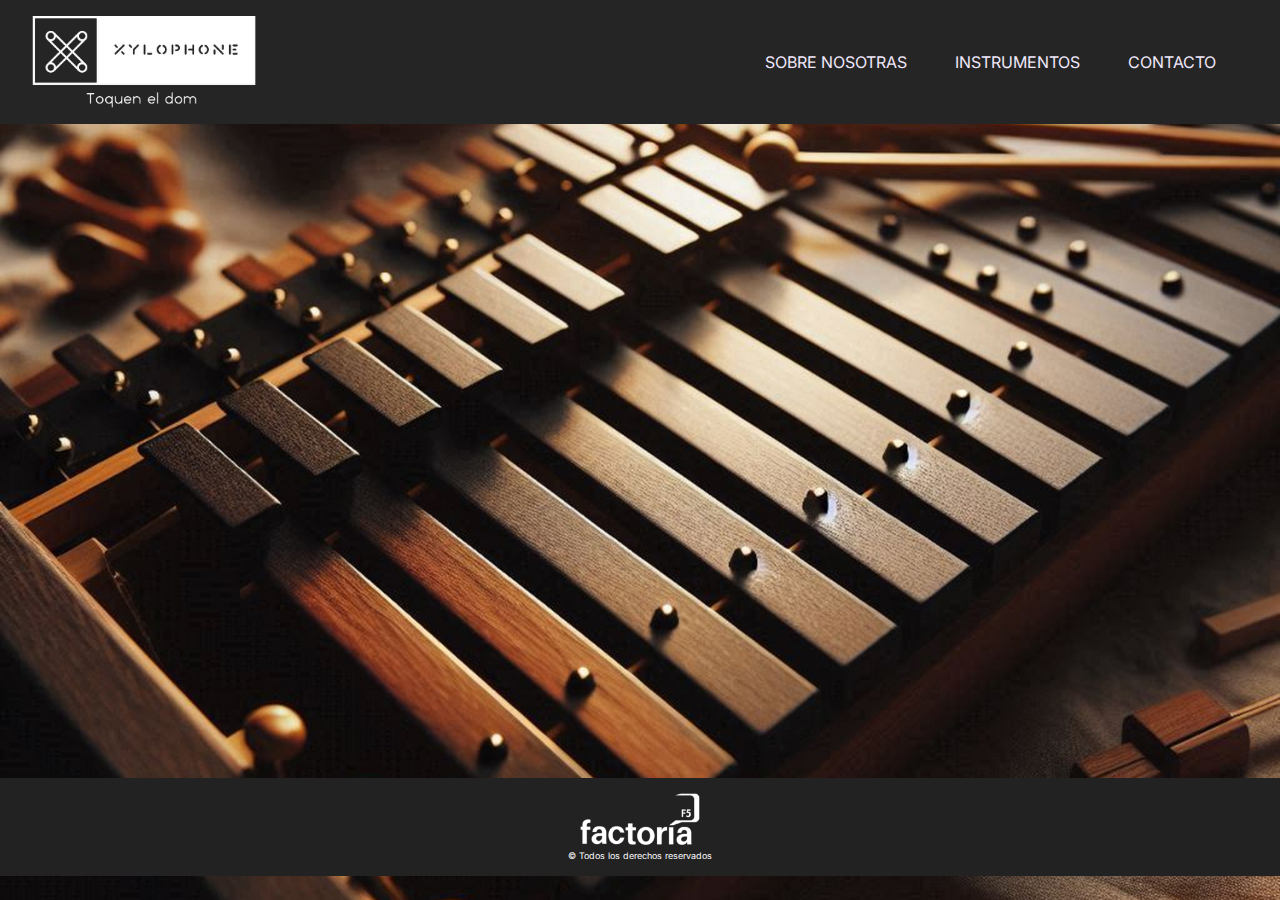
==== index.html @ 8390e825 "first commit" ====
<!DOCTYPE html>
<html lang="es">
<head>
    <meta charset="UTF-8">
    <meta name="viewport" content="width=device-width, initial-scale=1.0">
    <title>INICIO</title>
    <link rel="stylesheet" href="src/css/style.css">    
    <link rel="preconnect" href="https://fonts.googleapis.com">
    <link rel="preconnect" href="https://fonts.gstatic.com" crossorigin>
    <link href="https://fonts.googleapis.com/css2?family=Inter:ital,opsgiz,wght@0,14..32,100..900;1,14..32,100..900&family=Italiana&display=swap" rel="stylesheet">  
    <link  rel="stylesheet" href="https://cdn.jsdelivr.net/npm/bootstrap-icons@1.11.3/font/bootstrap-icons.min.css">
</head>
<body>
        <header class="header">
            <img src="./public/img/logo_xylophone.png" class="logo-pagina header__logo">
            <button class="header__button header__button--open-menu" id="open"><i class="bi bi-list" id="icon__open"></i></button>
            <nav class="header__nav"  id="nav">
                <button class="header__nav__button header__nav__button--close-menu" id="close"><i class="bi bi-x-lg" id="icon__close"></i></button>   
                    <ul class="header__nav__list">
                        <li class="header__nav__item"><a class="header__nav__link" href="pages/about-us.html">SOBRE NOSOTRAS <i class="bi bi-people-fill"></i></a></li>
                        <li class="header__nav__item"><a class="header__nav__link" href="pages/instrument.html">INSTRUMENTOS<i class="bi bi-music-note-beamed"></i></a></li>
                        <li class="header__nav__item"><a class="header__nav__link" href="pages/contact.html">CONTACTO<i class="bi bi-envelope"></i></a></li>
                        
                    </ul>
            </nav>
        </header>
            <section class="content">
                

            </section>
            <script src="./src/js/nav-responsive.js"></script>     
        <footer class="footer">
            <img src="../public/img/logo_f5_blanco.png" class="footer__logo">
            <p class="footer__text"> &copy; Todos los derechos reservados</p>
            </footer>
</body>
</html>
---- src/css/style.css ----
:root {
    --background-image: url("../../public/img/xilo_resized.jpeg");
    --h1_h2_h3-font: "Italiana", serif;
    --body-font: "Inter", serif;
}

@media only screen and  (max-width: 800px){
    :root {
        --background-image: url("../../public/img/violin.jpg");
    }
}

* {
    margin: 0;
    padding: 0;
    box-sizing: border-box ;          
}

header {
    display: flex;
    align-items: center;
    justify-content: space-between;    
    background-color: rgba(38, 37, 37, 1);

}

h1, h2, h3 {
    font-family: var(--h1_h2_h3-font);
    font-weight: bolder;
    font-style: normal;
}

.header__nav__link i {
    padding-left: 5px;    
}

.header__logo {
    max-width: 14rem;
    margin-left: 2rem;
    margin-top: 1rem;
    margin-bottom: 1rem;
}

.header__nav__list {
       display: flex;
       list-style-type: none;
       margin-right: 4rem;
       gap: 3rem;       
}

.header__nav__link {
    text-decoration: none;
    color: #f0e8fb;
    gap: 20px;   
}

.header__nav  .bi {
    display: none;
}

.header__nav__item--home {
    display: block;        
}

.header__nav__item--home {
    display: none;        
}

.header__button--open-menu, .header__nav__button--close-menu {    
     display: none;    
}

body {
    background-image: var(--background-image);
    background-size: cover;
    background-position: center;
    background-attachment: fixed;
    font-family: var(--body-font);
    font-optical-sizing: auto;
    font-weight: 400;
    font-style: normal;
    display: flex;
    flex-direction: column;
    min-height: 100vh;
}

@media only screen and (min-width: 576px) and (max-width: 800px){

    :root {
        --background-image: url("../../public/img/violin.jpg");
    }

    .header__button--open-menu, .header__nav__button--close-menu {        
        display: block;              
    }

    .header__button--open-menu{
        margin-right: 2rem;
        margin-bottom: 1rem;          
        border: 0;  
        color: #f0e8fb;
        background-color: transparent;   
        
    }

    #icon__open {
        font-size: 3rem;
    }
   
    .header__nav__button--close-menu {
        margin-top: 10px;
        border: 0;
        color: #f0e8fb;
        background-color: transparent;
        font-size: 20px;
        
    }    

    #icon__close {
        margin-top: 0.5rem;        
        font-size: 2rem;
        margin-bottom: 2rem;
        margin-right: 1rem;
    }

    .header__nav {
        opacity: 0;
        visibility: hidden ;
        display: flex;
        flex-direction: column;
        align-items: end;     
        position: absolute;
        top: 0;
        right: 0;       
        bottom: 0;
        background-color: #1c1c1c;
        padding: 0,5rem;
        box-shadow:  0 0 0 100vmax rgba(0, 0, 0, .5);              
    }
    
    .header__nav.visible {
        opacity: 1;
        visibility: visible;
        
    }

    .header__nav__list {       
        margin-top: 20px;
        flex-direction: column;
        align-items: end;     
        gap: 4rem;   
        
    }        

    .header__nav__link {
        color: #ecececec;
        display: inline-flex;        
        align-items: center;
        margin-left: 2rem;
        font-size: 1rem;
    }   

    .bi {
        display: block;
        font-size:  2rem; 
    }

    .header__nav__item--home {
        display: block;        
    }
    
}

@media screen and (max-width: 575px) {    

    .header__button--open-menu, .header__nav__button--close-menu {        
        display: block;              
    }

    .header__button--open-menu{
        
        margin-right: 2rem;
        margin-bottom: 1rem;          
        border: 0;  
        color: #f0e8fb;
        background-color: transparent;   
        
    }

    #icon__open {
        font-size: 3rem;
    }
   
    .header__nav__button--close-menu {
        margin-top: 10px;
        border: 0;
        color: #f0e8fb;
        background-color: transparent;
        
    }    

    #icon__close {
        margin-top: 0.5rem;        
        font-size: 2rem;
        margin-bottom: 2rem;
        margin-right: 1rem;
    }

    .header__nav {
        opacity: 0;
        visibility: hidden ;
        display: flex;
        flex-direction: column;
        align-items: end;        
        position: absolute;
        top: 0;
        right: 0;       
        bottom: 0;
        background-color: #1c1c1c;
        padding: 0,5rem;
        box-shadow:  0 0 0 100vmax rgba(0, 0, 0, .5); 
                     
    }
    
    
    .header__nav.visible {
        opacity: 1;
        visibility: visible;
       
    }

    .header__nav__list {       
        margin-top: 20px;
        flex-direction: column;
        align-items: end;     
        gap: 4rem;  
        
        
}        

    .header__nav__link {
        color: #ecececec;
        display: inline-flex;        
        align-items: center;
        margin-left: 2rem;
        font-size: 1rem;
        
    }   

    .bi {
        display: block;
        font-size:  2rem; 
      
        
    }

    .header__nav__item--home {
        display: block;    
      
    }
    
}
.content{    
    height: 70vb;
}

footer{
    display: flex;
    flex-direction: column;
    align-items: center;
    justify-content: center;
    background-color: #222222;
    color: white;
    padding: 15px;
    gap:5px;
    margin: auto;    
    bottom: 0;
    width: 100%;
    font-size: xx-small;
}

.footer__logo {
    width: 120px;
}
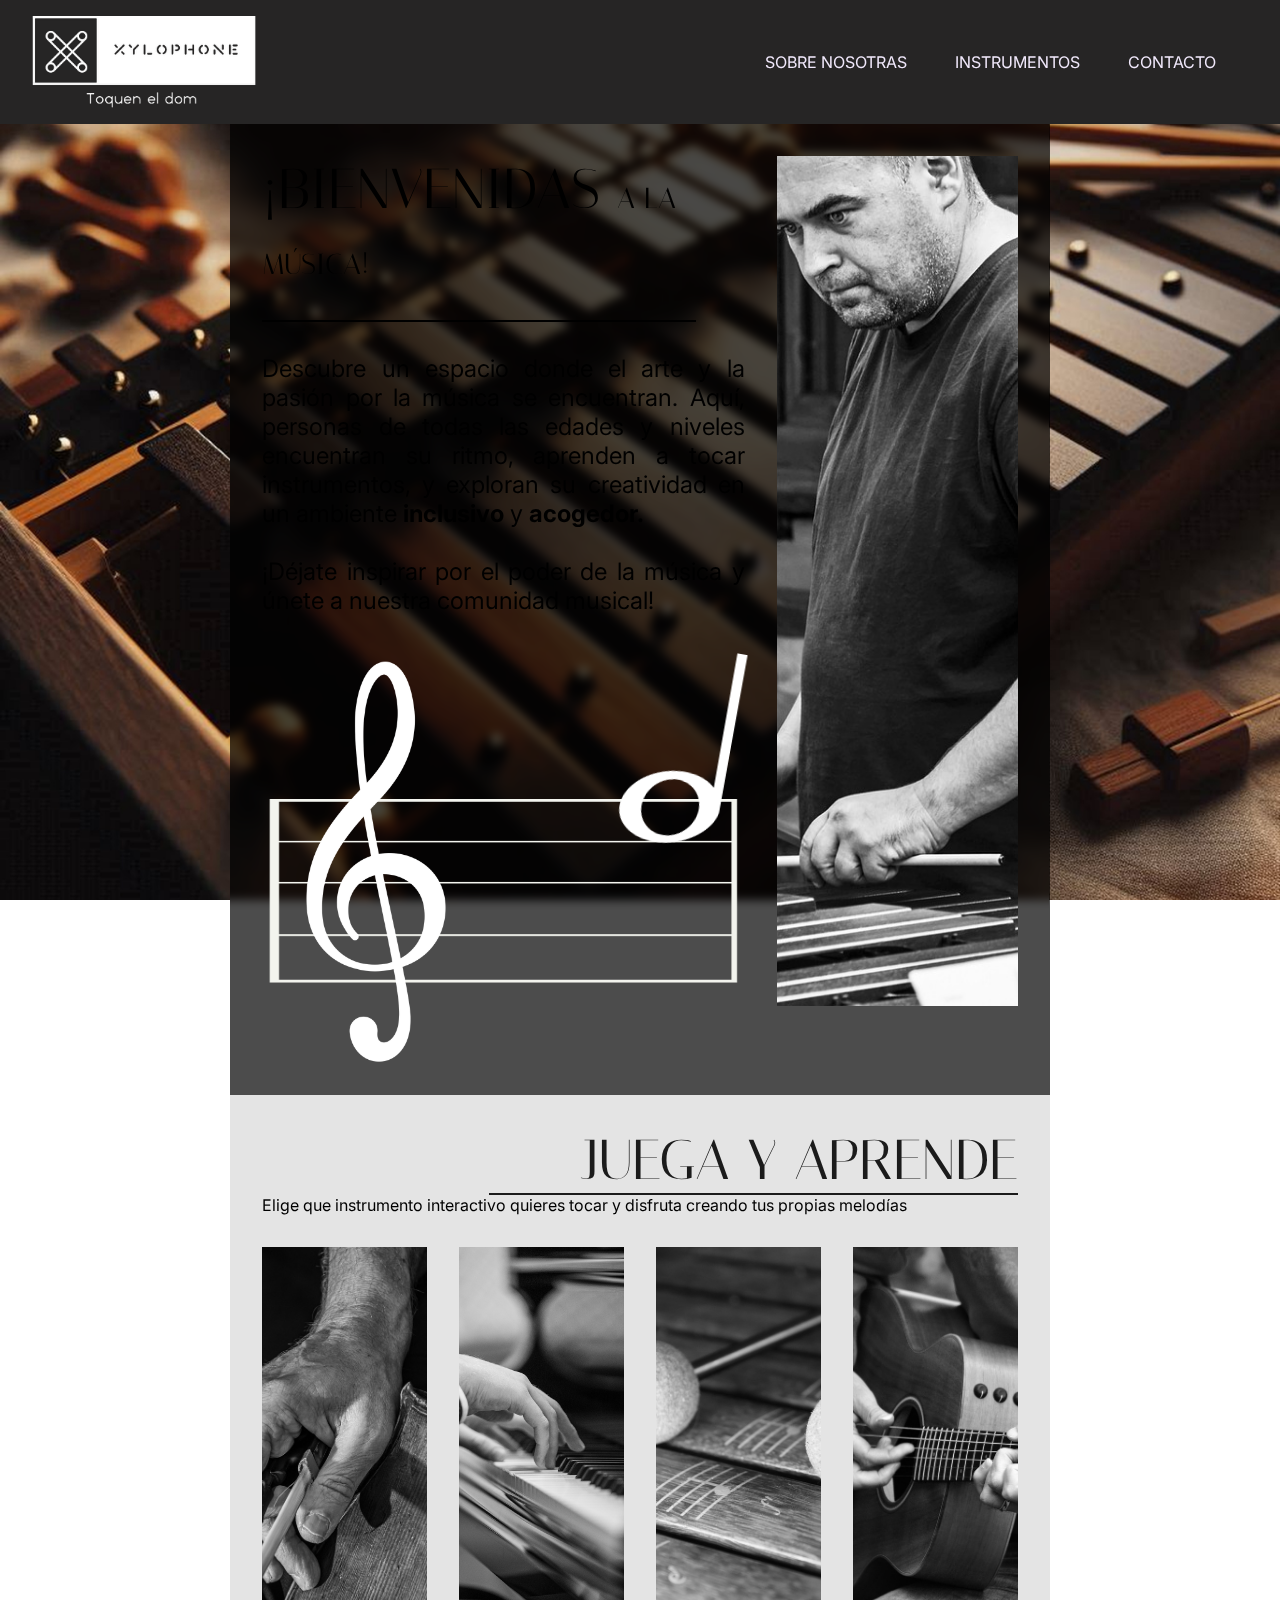
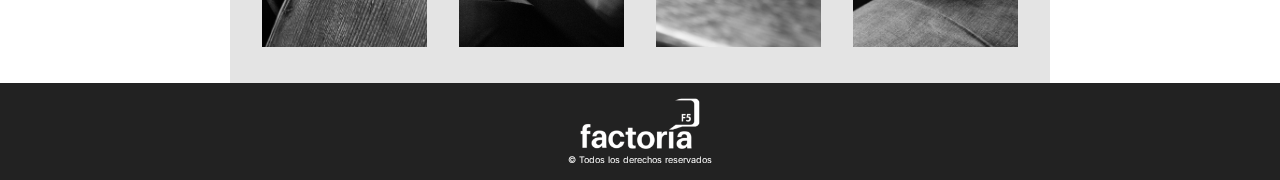
==== commit c1d26bd9: "Added section instrument, linked nav header whit instruments section, added grid responsive, added a" ====
--- a/index.html
+++ b/index.html
@@ -1,38 +1,82 @@
 <!DOCTYPE html>
 <html lang="es">
-<head>
-    <meta charset="UTF-8">
-    <meta name="viewport" content="width=device-width, initial-scale=1.0">
+  <head>
+    <meta charset="UTF-8" />
+    <meta name="viewport" content="width=device-width, initial-scale=1.0" />
     <title>INICIO</title>
-    <link rel="stylesheet" href="src/css/style.css">    
-    <link rel="preconnect" href="https://fonts.googleapis.com">
-    <link rel="preconnect" href="https://fonts.gstatic.com" crossorigin>
-    <link href="https://fonts.googleapis.com/css2?family=Inter:ital,opsgiz,wght@0,14..32,100..900;1,14..32,100..900&family=Italiana&display=swap" rel="stylesheet">  
-    <link  rel="stylesheet" href="https://cdn.jsdelivr.net/npm/bootstrap-icons@1.11.3/font/bootstrap-icons.min.css">
-</head>
-<body>
-        <header class="header">
-            <img src="./public/img/logo_xylophone.png" class="logo-pagina header__logo">
-            <button class="header__button header__button--open-menu" id="open"><i class="bi bi-list" id="icon__open"></i></button>
-            <nav class="header__nav"  id="nav">
-                <button class="header__nav__button header__nav__button--close-menu" id="close"><i class="bi bi-x-lg" id="icon__close"></i></button>   
-                    <ul class="header__nav__list">
-                        <li class="header__nav__item"><a class="header__nav__link" href="pages/about-us.html">SOBRE NOSOTRAS <i class="bi bi-people-fill"></i></a></li>
-                        <li class="header__nav__item"><a class="header__nav__link" href="pages/instrument.html">INSTRUMENTOS<i class="bi bi-music-note-beamed"></i></a></li>
-                        <li class="header__nav__item"><a class="header__nav__link" href="pages/contact.html">CONTACTO<i class="bi bi-envelope"></i></a></li>
-                        
-                    </ul>
-            </nav>
-        </header>
-            <section class="content">
-                
-
-            </section>
-            <script src="./src/js/nav-responsive.js"></script>     
-        <footer class="footer">
-            <img src="../public/img/logo_f5_blanco.png" class="footer__logo">
-            <p class="footer__text"> &copy; Todos los derechos reservados</p>
-            </footer>
-</body>
+    <link rel="stylesheet" href="src/css/style.css" />
+    <link rel="stylesheet" href="src/css/index.css">
+    <link rel="preconnect" href="https://fonts.googleapis.com" />
+    <link rel="preconnect" href="https://fonts.gstatic.com" crossorigin />
+    <link href="https://fonts.googleapis.com/css2?family=Inter:ital,opsz,wght@0,14..32,100..900;1,14..32,100..900&family=Italiana&display=swap" rel="stylesheet">
+    <link
+      rel="stylesheet"
+      href="https://cdn.jsdelivr.net/npm/bootstrap-icons@1.11.3/font/bootstrap-icons.min.css"
+    />
+    
+  </head>
+  <body>
+    <header class="header">
+      <img
+        src="./public/img/logo_xylophone.png"
+        class="logo-pagina header__logo"
+      />
+      <button class="header__button header__button--open-menu" id="open">
+        <i class="bi bi-list" id="icon__open"></i>
+      </button>
+      <nav class="header__nav" id="nav">
+        <button class="header__nav__button header__nav__button--close-menu" id="close">
+          <i class="bi bi-x-lg" id="icon__close"></i>
+        </button>
+        <ul class="header__nav__list">
+          <li class="header__nav__item">
+            <a class="header__nav__link" href="pages/about-us.html">SOBRE NOSOTRAS <i class="bi bi-people-fill"></i></a>
+          </li>
+          <li class="header__nav__item">
+            <a class="header__nav__link" href="#instruments">INSTRUMENTOS<i class="bi bi-music-note-beamed"></i></a>
+          </li>
+          <li class="header__nav__item">
+            <a class="header__nav__link" href="pages/contact.html">CONTACTO<i class="bi bi-envelope"></i></a>
+          </li>
+        </ul>
+      </nav>
+    </header>
+    <!-- WELCOME SECTION - AMCA -->
+    <section class="welcome">
+      <article class="welcome__txt">
+        <h1 class="welcome__txt__title">
+            ¡Bienvenidas <span>a la música!</span>
+        </h1>
+        <div class="welcome__txt__line"></div>
+        <p class="welcome__txt__description">Descubre un espacio donde el arte y la pasión por la música se encuentran. Aquí, personas de todas las edades y niveles encuentran su ritmo, aprenden a tocar instrumentos, y exploran su creatividad en un ambiente <strong>inclusivo</strong> y <strong>acogedor.</strong>
+            <br><br>
+        ¡Déjate inspirar por el poder de la música y únete a nuestra comunidad musical!</p>
+        <!-- Animación con GSAP - AMCA -->
+        <div class="welcome__txt__gsap" id="music-container">
+            <img id="clave" src="./public/img/clave.png" alt="Clave de sol">
+            <img id="note" src="./public/img/nota.png" alt="Nota blanca">
+        </div>
+      </article>
+      <img class="welcome__musician" src="./public/img/musician-index.jpg" alt="Músico tocando xilófono">
+    </section>
+    <section class="instruments" id="instruments">
+      <h1 class="instruments__title">Juega <span>y</span> aprende</h1>
+      <div class="instruments__line"></div>
+      <p class="intruments__txt">Elige que instrumento interactivo quieres tocar y disfruta creando tus propias melodías</p>
+      <nav class="instruments__nav">
+        <a href="#" class="instruments__nav__a"><img class="instruments__nav__a__img--cello" src="./public/img/cello-btn.jpg" alt="Botón violonchelo"></a>
+        <a href="#" class="instruments__nav__a"><img src="./public/img/piano_btn.jpg" alt="Botón piano"></a>
+        <a href="#" class="instruments__nav__a"><img src="./public/img/xylophone-btn.jpg" alt="Botón xilófono"></a>
+        <a href="#" class="instruments__nav__a"><img src="./public/img/guitar-btn.jpg" alt="Botón guitarra"></a>
+      </nav>
+    </section>
+    <script src="./src/js/nav-responsive.js"></script>
+    <footer class="footer">
+      <img src="../public/img/logo_f5_blanco.png" class="footer__logo" />
+      <p class="footer__text">&copy; Todos los derechos reservados</p>
+    </footer>
+     <!-- Import GSAP -->
+     <script src="https://cdnjs.cloudflare.com/ajax/libs/gsap/3.12.2/gsap.min.js"></script>
+     <script src="./src/js/index.js"></script>
+  </body>
 </html>
-    
--- a/src/css/index.css
+++ b/src/css/index.css
@@ -0,0 +1,199 @@
+/*
+    Estilos generales y variables - AMCA 
+*/
+:root{
+    --txt-dark: #1B1B1B;
+    scroll-behavior: smooth;
+}
+
+body {
+    color: var(--txt-light);
+}
+
+h1 {
+    font-size: 3.5rem;
+    font-weight: 100;
+    text-transform: uppercase;
+}
+
+/* WELCOME SECTION - AMCA */
+
+.welcome {
+    margin: 0 18% 0 18%;
+    background-color: rgba(0, 0, 0, .7);
+    padding: 2rem;
+    display: grid;
+    grid-template-columns: 2fr 1fr;
+    gap: 2rem;
+    backdrop-filter: blur(5px);
+    z-index: -1;
+}
+
+.welcome__musician {
+    max-width: 100%;
+    height: 850px;
+    object-fit: cover;
+}
+
+.welcome__txt__title span{
+    font-size: 1.8rem;
+}
+
+.welcome__txt__line{
+    border-top: 2px solid;
+    border-top-color: var(--txt-light);
+    width: 90%;
+    margin-top: 2rem;
+}
+
+.welcome__txt__description{
+    padding-top: 2rem;
+    font-size: 1.5rem;
+    text-align: justify;
+    
+}
+
+/* GSAP ANIMATION */
+
+.welcome__txt__gsap{
+    padding-top: 3rem;
+    max-height: 50%;
+    max-width: 100%;
+    display: flex;
+    justify-content: space-around;
+    gap: 8rem;
+    background-image: url(../../public/img/partitura.png);
+    background-size: contain;
+    background-repeat: no-repeat;
+    background-position: 50% 70%;
+
+}
+
+.welcome__txt__gsap img{
+    max-width: 200px;
+}
+
+.welcome__txt__gsap :nth-child(2){
+    transform: rotate(10deg);
+    max-width: 100px;
+    max-height: 200px;
+
+}
+
+/* INSTRUMENTS SECTION - AMCA */
+.instruments{
+    margin: 0 18% 0 18%;
+    background-color: rgba(217,217, 217, .7);
+    padding: 2rem;
+    backdrop-filter: blur(5px);
+    z-index: 0;
+}
+
+.instruments__title {
+    color: var(--txt-dark);
+    text-align: end;
+}
+
+.instruments__line {
+    border-top: 2px solid;
+    border-top-color: var(--txt-dark);
+    width: 70%;
+    margin-left: auto;
+}
+
+.instruments__nav{
+    display: grid;
+    grid-template-columns: repeat(auto-fit, minmax(150px, 1fr)); /* Me permite una grid responsiva chula chula - AMCA*/
+    gap: 2rem;
+    padding: 2rem 0 0 0;
+}
+
+.instruments__nav__a{
+    cursor: grab;
+}
+
+.instruments__nav__a img{
+    width: 100%;
+    height: 400px;
+    cursor: grab;
+    transition: transform 0.3s ease, box-shadow 0.3s ease;
+    object-fit: cover;
+}
+
+.instruments__nav__a img:hover {
+    transform: scale(1.05); /* Hace que la imagen crezca un 5% */
+    box-shadow: 0 4px 15px rgba(0, 0, 0, 0.3); /* Añade una sombra para resaltar el efecto */
+  }
+
+/* MEDIA QUERY - AMCA */
+/* SCREEN L - AMCA*/
+@media only screen and  (min-width: 1441px){
+    .welcome__txt__gsap{
+        padding-top: 3rem;
+        display: flex;
+        justify-content: center;
+        gap: 15rem;
+    }
+}
+
+/* SCREEN M - AMCA*/
+@media only screen and  (max-width: 1100px){
+    .welcome {
+        margin: 0 10% 0 10%;
+        grid-template-columns: 1fr 1fr;
+    }
+
+    .welcome__txt__gsap{
+        gap: 10rem;
+    }
+
+    .welcome__txt__gsap img{
+        height: 300px;
+    }
+    
+    .welcome__txt__gsap :nth-child(2){
+        padding-top: 20px;
+        transform: rotate(10deg);
+        max-width: 60px;        max-height: 150px;
+    }
+    
+}
+
+/* TABLET SCREEN - AMCA */
+@media only screen and  (max-width: 800px){
+    .welcome{
+        display: block;
+    }
+
+    .welcome__musician{
+        display: none;
+    }
+
+    
+}
+
+/* MOVILE SCREEN - AMCA*/
+@media only screen and  (max-width: 575px){
+    .welcome{
+        margin: 0;
+    }
+
+    .welcome__musician{
+        display: none;
+    }
+
+    .welcome_txt_gsap{
+        justify-content: center;
+    }
+
+    .welcome__txt__gsap img{
+        height: 150px;
+    }
+    
+    .welcome__txt__gsap :nth-child(2){
+        padding-top: 20px;
+        transform: rotate(10deg);
+        max-width: 40px;
+        max-height: 100px;
+    }
+}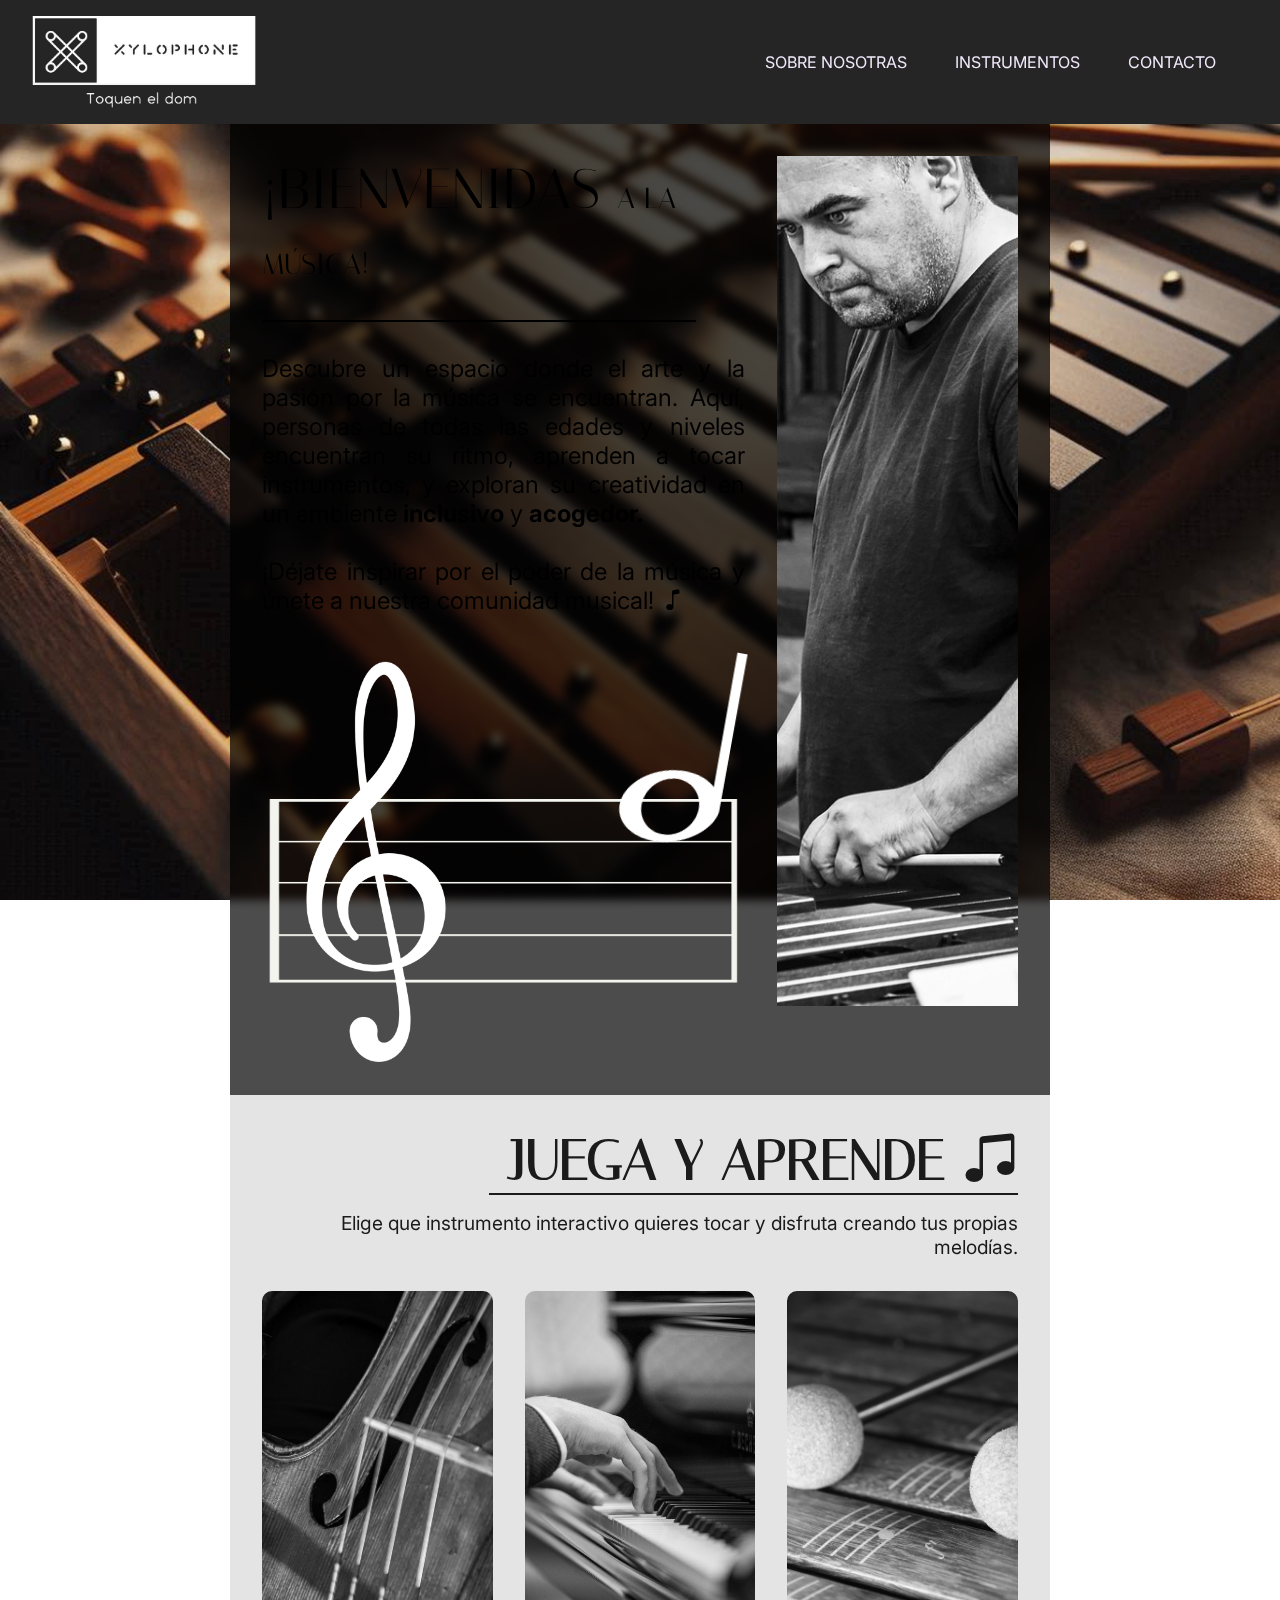
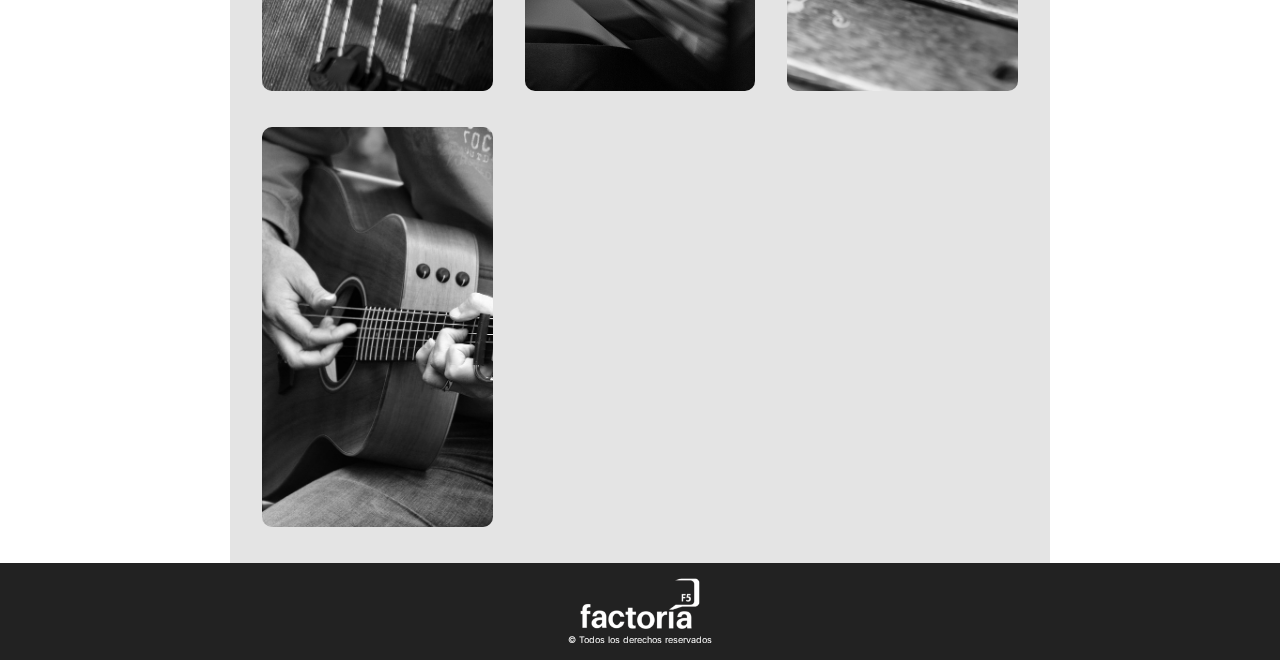
==== commit cb7cc67c: "Added 'p' .instruments__txt, icons and linked 'a' on instruments section" ====
--- a/index.html
+++ b/index.html
@@ -48,9 +48,9 @@
             ¡Bienvenidas <span>a la música!</span>
         </h1>
         <div class="welcome__txt__line"></div>
-        <p class="welcome__txt__description">Descubre un espacio donde el arte y la pasión por la música se encuentran. Aquí, personas de todas las edades y niveles encuentran su ritmo, aprenden a tocar instrumentos, y exploran su creatividad en un ambiente <strong>inclusivo</strong> y <strong>acogedor.</strong>
+        <p class="welcome__txt__description">Descubre un espacio donde el arte y la pasión por la música se encuentran. Aquí, personas de todas las edades y niveles encuentran su ritmo, aprenden a tocar instrumentos, y exploran su creatividad en un ambiente <strong>inclusivo</strong> y <strong>acogedor.</strong> 
             <br><br>
-        ¡Déjate inspirar por el poder de la música y únete a nuestra comunidad musical!</p>
+        ¡Déjate inspirar por el poder de la música y únete a nuestra comunidad musical! <i class="bi bi-music-note"></i></p>
         <!-- Animación con GSAP - AMCA -->
         <div class="welcome__txt__gsap" id="music-container">
             <img id="clave" src="./public/img/clave.png" alt="Clave de sol">
@@ -60,14 +60,14 @@
       <img class="welcome__musician" src="./public/img/musician-index.jpg" alt="Músico tocando xilófono">
     </section>
     <section class="instruments" id="instruments">
-      <h1 class="instruments__title">Juega <span>y</span> aprende</h1>
+      <h1 class="instruments__title">Juega <span>y</span> aprende <i class="bi bi-music-note-beamed"></i></h1>
       <div class="instruments__line"></div>
-      <p class="intruments__txt">Elige que instrumento interactivo quieres tocar y disfruta creando tus propias melodías</p>
+      <p class="instruments__txt"> Elige que instrumento interactivo quieres tocar y disfruta creando tus propias melodías.</p>
       <nav class="instruments__nav">
-        <a href="#" class="instruments__nav__a"><img class="instruments__nav__a__img--cello" src="./public/img/cello-btn.jpg" alt="Botón violonchelo"></a>
-        <a href="#" class="instruments__nav__a"><img src="./public/img/piano_btn.jpg" alt="Botón piano"></a>
-        <a href="#" class="instruments__nav__a"><img src="./public/img/xylophone-btn.jpg" alt="Botón xilófono"></a>
-        <a href="#" class="instruments__nav__a"><img src="./public/img/guitar-btn.jpg" alt="Botón guitarra"></a>
+        <a href="./pages/in-construction.html" class="instruments__nav__a"><img src="./public/img/cello-btn.jpg" alt="Botón violonchelo"></a>
+        <a href="./pages/in-construction.html" class="instruments__nav__a"><img src="./public/img/piano_btn.jpg" alt="Botón piano"></a>
+        <a href="./pages/instrument.html" class="instruments__nav__a"><img src="./public/img/xylophone-btn.jpg" alt="Botón xilófono"></a>
+        <a href="./pages/in-construction.html" class="instruments__nav__a"><img src="./public/img/guitar-btn.jpg" alt="Botón guitarra"></a>
       </nav>
     </section>
     <script src="./src/js/nav-responsive.js"></script>
--- a/src/css/index.css
+++ b/src/css/index.css
@@ -53,7 +53,7 @@
     
 }
 
-/* GSAP ANIMATION */
+/* GSAP ANIMATION - AMCA*/
 
 .welcome__txt__gsap{
     padding-top: 3rem;
@@ -92,6 +92,7 @@
 .instruments__title {
     color: var(--txt-dark);
     text-align: end;
+    font-weight: 600;
 }
 
 .instruments__line {
@@ -101,28 +102,39 @@
     margin-left: auto;
 }
 
+.instruments__txt{
+    color: var(--txt-dark);
+    margin-top: 1rem;
+    font-size: 1.2rem;
+    text-align: end;
+}
+
 .instruments__nav{
     display: grid;
-    grid-template-columns: repeat(auto-fit, minmax(150px, 1fr)); /* Me permite una grid responsiva chula chula - AMCA*/
+    grid-template-columns: repeat(auto-fit, minmax(170px, 1fr)); /* Me permite una grid responsiva chula chula - AMCA*/
     gap: 2rem;
     padding: 2rem 0 0 0;
 }
 
 .instruments__nav__a{
-    cursor: grab;
+    cursor: pointer;
 }
 
 .instruments__nav__a img{
     width: 100%;
     height: 400px;
-    cursor: grab;
-    transition: transform 0.3s ease, box-shadow 0.3s ease;
+    transition: 0.5s;
     object-fit: cover;
+    border-radius: 10px;
+}
+
+.instruments__nav :nth-child(1) img{
+    object-position: 100%;
 }
 
 .instruments__nav__a img:hover {
-    transform: scale(1.05); /* Hace que la imagen crezca un 5% */
-    box-shadow: 0 4px 15px rgba(0, 0, 0, 0.3); /* Añade una sombra para resaltar el efecto */
+    transform: scale(1.05); 
+    box-shadow: 0 4px 15px rgba(0, 0, 0, 0.5);
   }
 
 /* MEDIA QUERY - AMCA */
@@ -143,6 +155,10 @@
         grid-template-columns: 1fr 1fr;
     }
 
+    .instruments {
+        margin: 0 10% 0 10%;    
+    }
+
     .welcome__txt__gsap{
         gap: 10rem;
     }
@@ -167,14 +183,12 @@
 
     .welcome__musician{
         display: none;
-    }
-
-    
+    } 
 }
 
 /* MOVILE SCREEN - AMCA*/
 @media only screen and  (max-width: 575px){
-    .welcome{
+    .welcome, .instruments{
         margin: 0;
     }
 
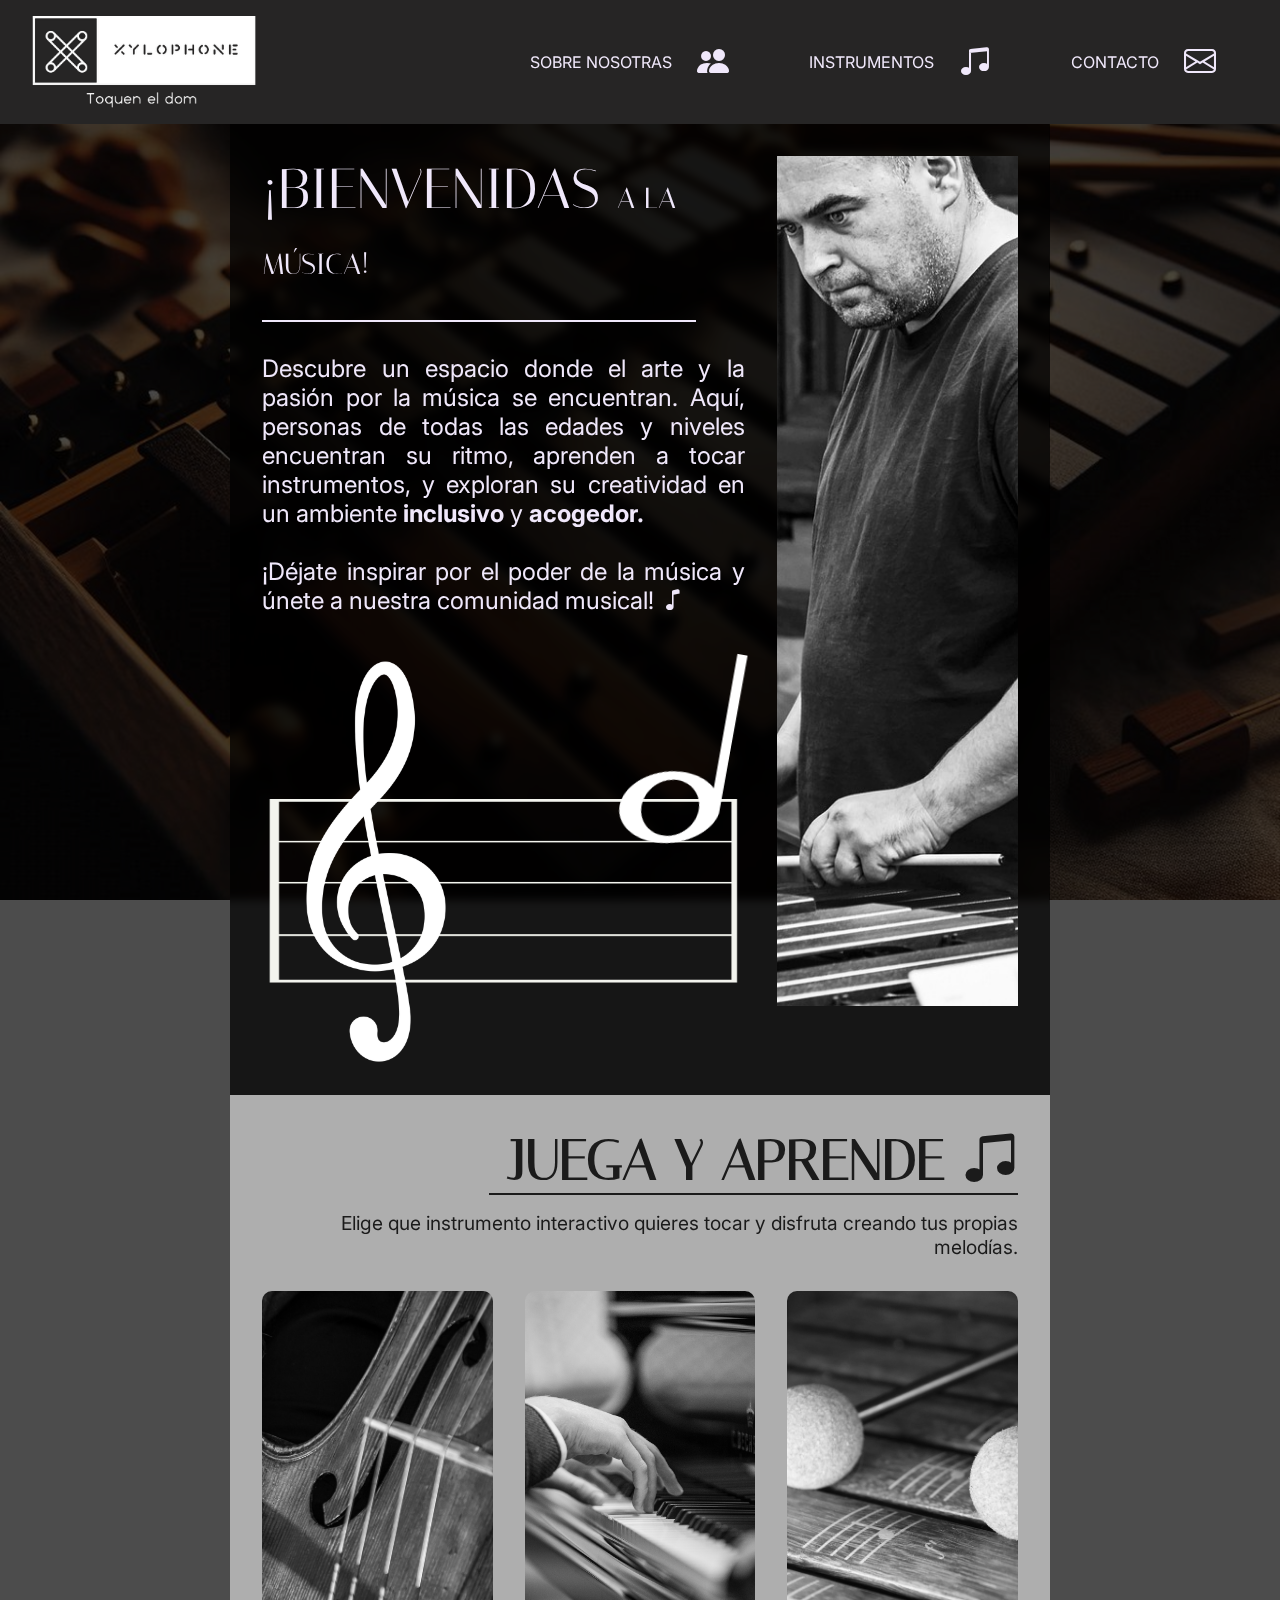
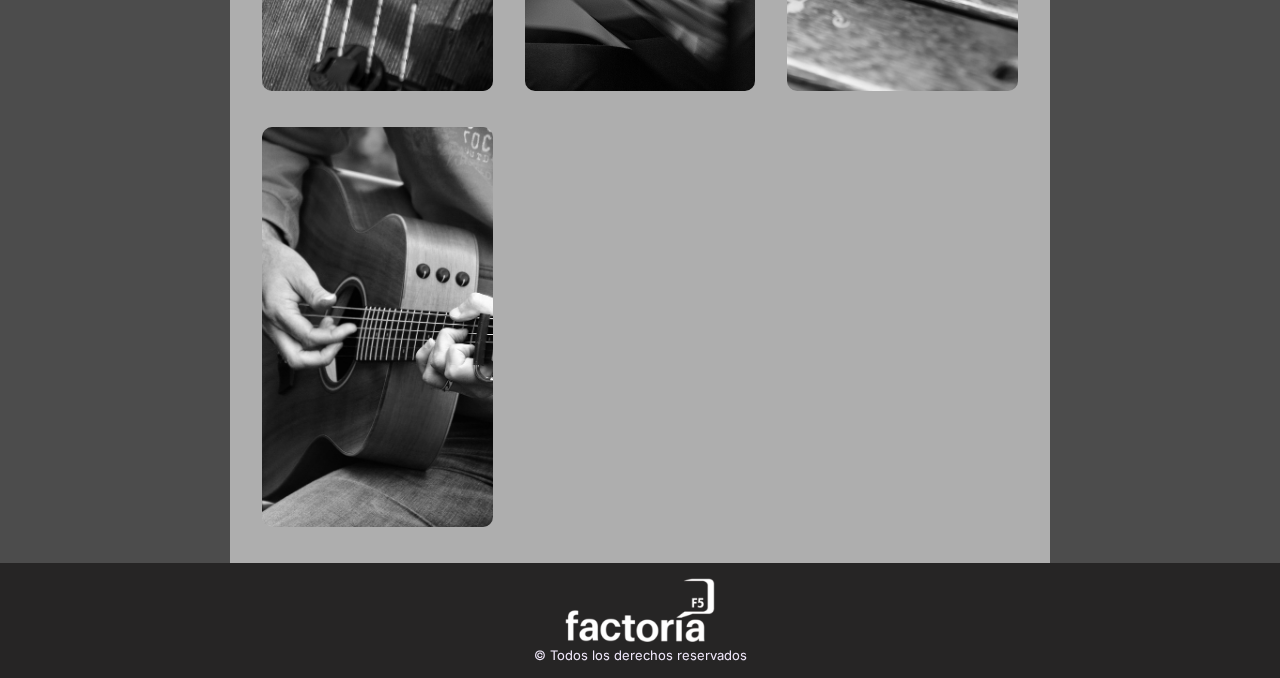
==== commit 0244552a: "code carousel js creation independent archive" ====
--- a/index.html
+++ b/index.html
@@ -78,5 +78,6 @@
      <!-- Import GSAP -->
      <script src="https://cdnjs.cloudflare.com/ajax/libs/gsap/3.12.2/gsap.min.js"></script>
      <script src="./src/js/index.js"></script>
+     <script src="src/js/carousel.js"></script>
   </body>
 </html>
--- a/src/css/style.css
+++ b/src/css/style.css
@@ -2,6 +2,8 @@
     --background-image: url("../../public/img/xilo_resized.jpeg");
     --h1_h2_h3-font: "Italiana", serif;
     --body-font: "Inter", serif;
+    --bg-header-footer: #262525;
+    --txt-light: #f0e8fb;
 }
 
 @media only screen and  (max-width: 800px){
@@ -20,8 +22,7 @@
     display: flex;
     align-items: center;
     justify-content: space-between;    
-    background-color: rgba(38, 37, 37, 1);
-
+    background-color: var(--bg-header-footer);
 }
 
 h1, h2, h3 {
@@ -50,7 +51,7 @@
 
 .header__nav__link {
     text-decoration: none;
-    color: #f0e8fb;
+    color: var(--txt-light);
     gap: 20px;   
 }
 
@@ -71,6 +72,7 @@
 }
 
 body {
+    background-color: rgba(0, 0, 0, .7); 
     background-image: var(--background-image);
     background-size: cover;
     background-position: center;
@@ -82,6 +84,8 @@
     display: flex;
     flex-direction: column;
     min-height: 100vh;
+    background-blend-mode: darken;
+    overflow: hidden;
 }
 
 @media only screen and (min-width: 576px) and (max-width: 800px){
@@ -98,7 +102,7 @@
         margin-right: 2rem;
         margin-bottom: 1rem;          
         border: 0;  
-        color: #f0e8fb;
+        color: var(--txt-light);
         background-color: transparent;   
         
     }
@@ -110,17 +114,17 @@
     .header__nav__button--close-menu {
         margin-top: 10px;
         border: 0;
-        color: #f0e8fb;
+        color: var(--txt-light);
         background-color: transparent;
         font-size: 20px;
         
     }    
 
     #icon__close {
-        margin-top: 0.5rem;        
+        margin-top: 2rem;        
         font-size: 2rem;
         margin-bottom: 2rem;
-        margin-right: 1rem;
+        margin-right: 3rem;
     }
 
     .header__nav {
@@ -133,14 +137,17 @@
         top: 0;
         right: 0;       
         bottom: 0;
-        background-color: #1c1c1c;
+        background-color: var(--bg-header-footer);
         padding: 0,5rem;
-        box-shadow:  0 0 0 100vmax rgba(0, 0, 0, .5);              
+        box-shadow:  0 0 0 100vmax rgba(0, 0, 0, .5);    
+        transition: opacity 0.8s ease, visibility 0.8s ease, transform 0.8s ease;
+        transform: translateX(100%);
     }
     
     .header__nav.visible {
         opacity: 1;
         visibility: visible;
+        transform: translateX(0);
         
     }
 
@@ -148,19 +155,19 @@
         margin-top: 20px;
         flex-direction: column;
         align-items: end;     
-        gap: 4rem;   
+        gap: 5rem;   
         
     }        
 
     .header__nav__link {
-        color: #ecececec;
+        color: var(--txt-light);
         display: inline-flex;        
         align-items: center;
         margin-left: 2rem;
         font-size: 1rem;
     }   
 
-    .bi {
+    .header .bi {
         display: block;
         font-size:  2rem; 
     }
@@ -182,7 +189,7 @@
         margin-right: 2rem;
         margin-bottom: 1rem;          
         border: 0;  
-        color: #f0e8fb;
+        color: var(--txt-light);
         background-color: transparent;   
         
     }
@@ -194,16 +201,16 @@
     .header__nav__button--close-menu {
         margin-top: 10px;
         border: 0;
-        color: #f0e8fb;
+        color: var(--txt-light);
         background-color: transparent;
         
     }    
 
     #icon__close {
-        margin-top: 0.5rem;        
+        margin-top: 2rem;        
         font-size: 2rem;
         margin-bottom: 2rem;
-        margin-right: 1rem;
+        margin-right: 3rem;
     }
 
     .header__nav {
@@ -216,9 +223,11 @@
         top: 0;
         right: 0;       
         bottom: 0;
-        background-color: #1c1c1c;
+        background-color: var(--bg-header-footer);
         padding: 0,5rem;
         box-shadow:  0 0 0 100vmax rgba(0, 0, 0, .5); 
+        transition: opacity 0.8s ease, visibility 0.8s ease, transform 0.8s ease;
+        transform: translateX(100%);
                      
     }
     
@@ -226,6 +235,7 @@
     .header__nav.visible {
         opacity: 1;
         visibility: visible;
+        transform: translateX(0);
        
     }
 
@@ -233,13 +243,14 @@
         margin-top: 20px;
         flex-direction: column;
         align-items: end;     
-        gap: 4rem;  
-        
+        gap: 5rem;  
+    }    
         
 }        
 
     .header__nav__link {
-        color: #ecececec;
+        color: var(--txt-light);
+
         display: inline-flex;        
         align-items: center;
         margin-left: 2rem;
@@ -247,7 +258,7 @@
         
     }   
 
-    .bi {
+    .header .bi {
         display: block;
         font-size:  2rem; 
       
@@ -258,8 +269,6 @@
         display: block;    
       
     }
-    
-}
 .content{    
     height: 70vb;
 }
@@ -269,18 +278,22 @@
     flex-direction: column;
     align-items: center;
     justify-content: center;
-    background-color: #222222;
-    color: white;
+    background-color: var(--bg-header-footer);
+    color: var(--txt-light);
     padding: 15px;
     gap:5px;
     margin: auto;    
     bottom: 0;
     width: 100%;
     font-size: xx-small;
+    margin-top: auto;
+    margin: auto;
 }
 
 .footer__logo {
-    width: 120px;
-}
-
-
+    width: 150px;
+}
+.footer__text {
+    font-size: small;
+    color:var(--txt-light);
+}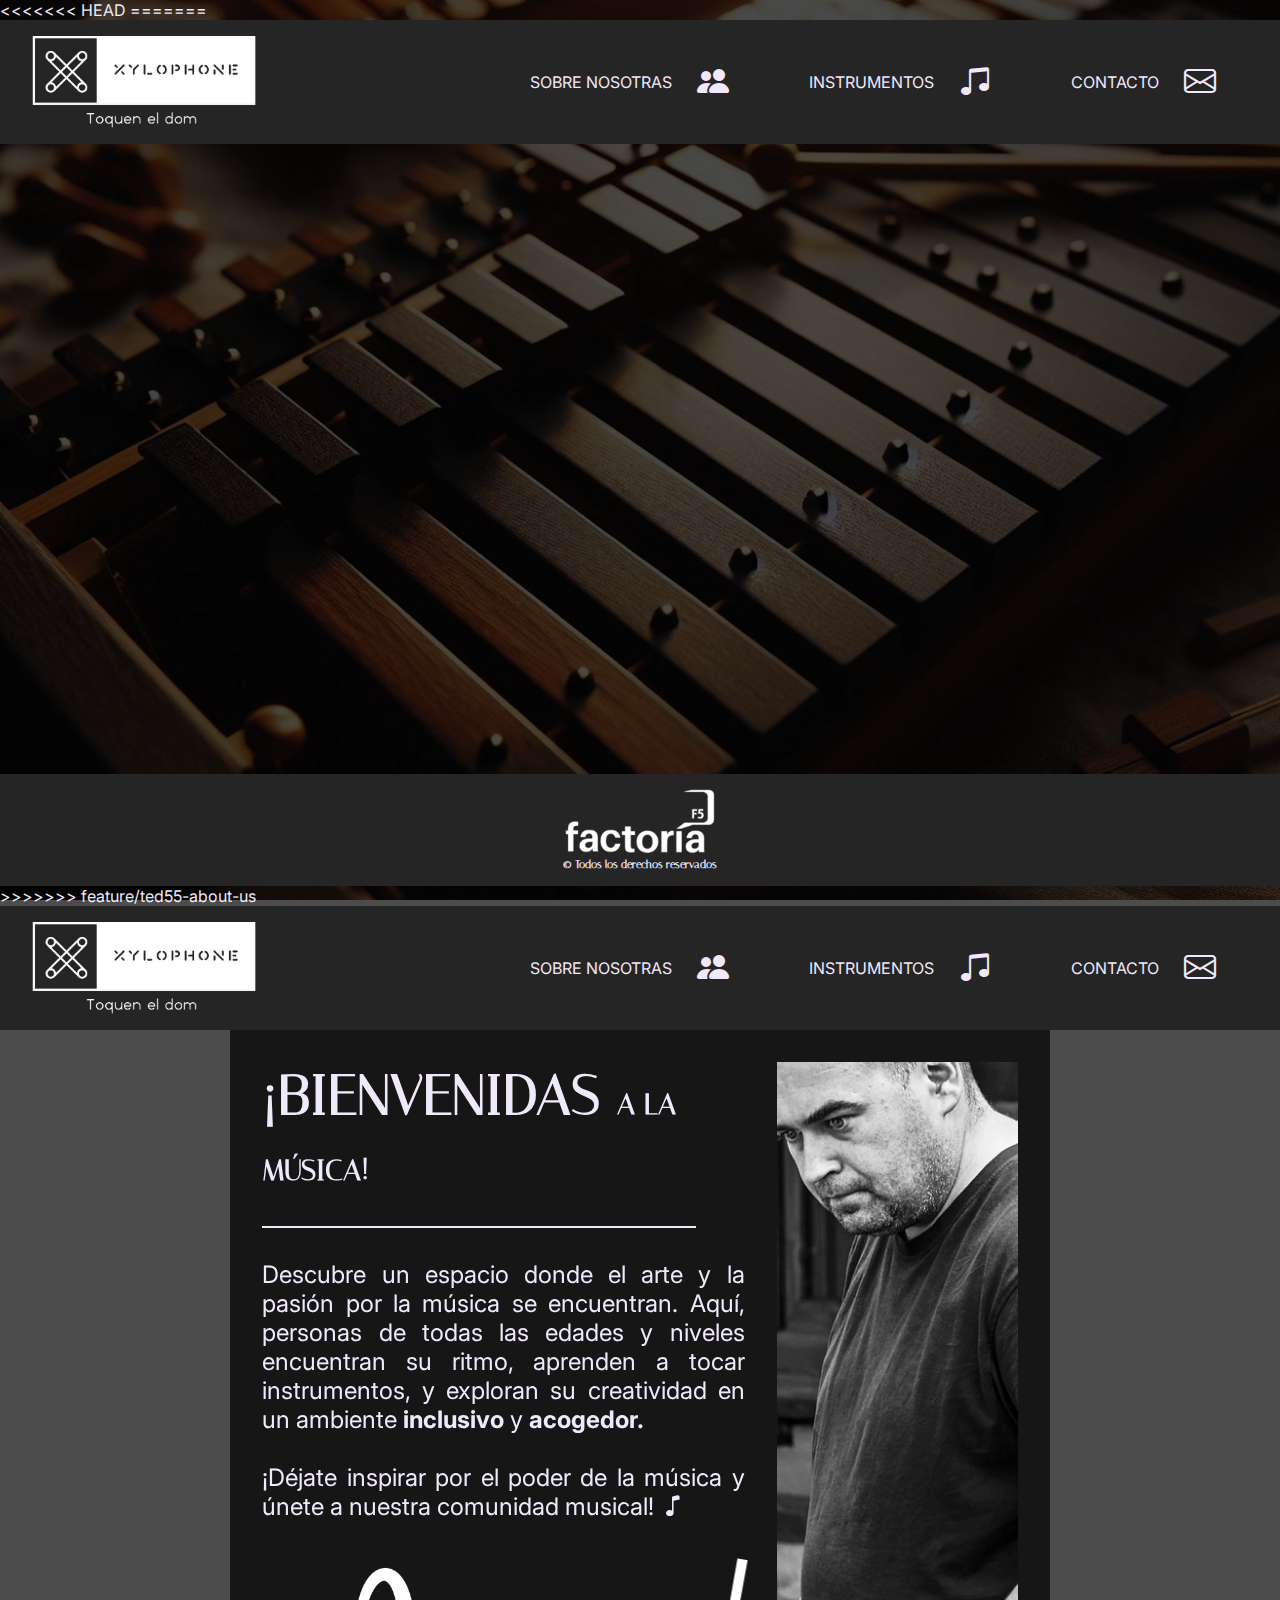
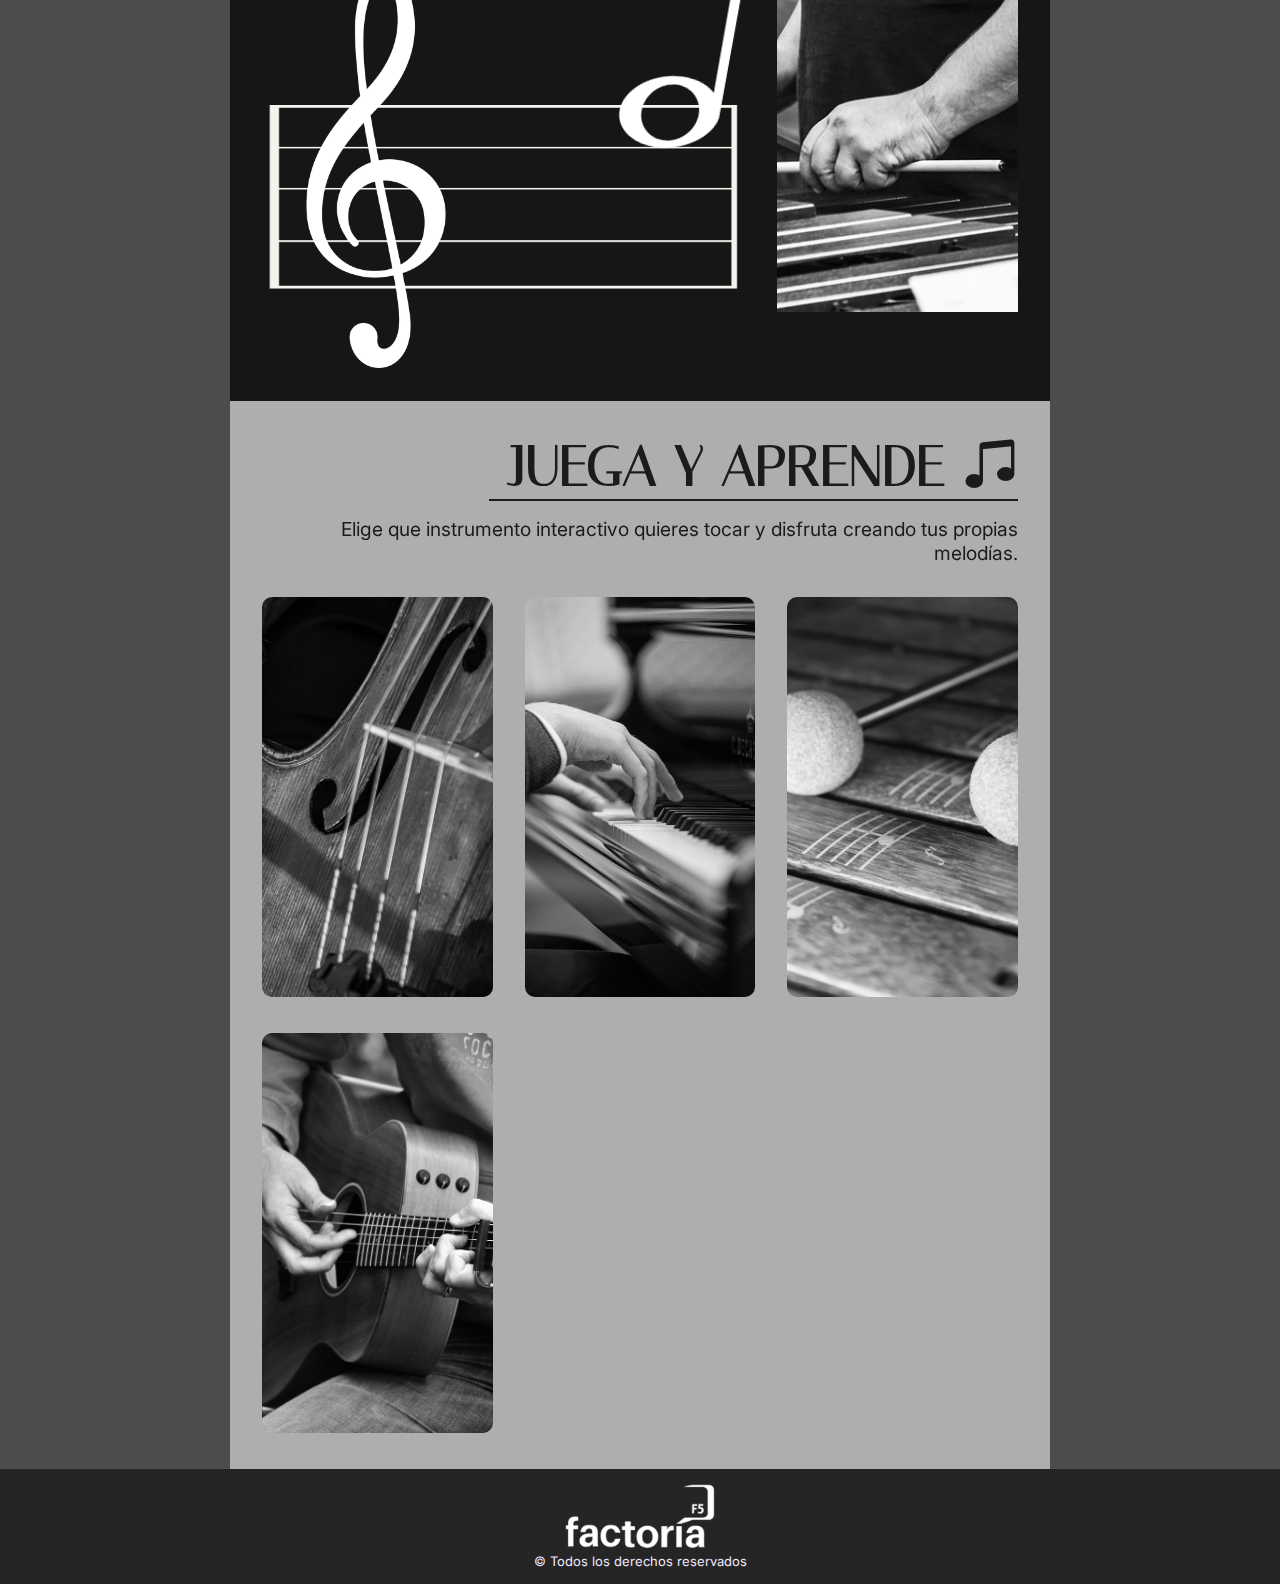
==== commit 3edb9c8e: "Merge branch 'feature/ted55-about-us' into dev" ====
--- a/index.html
+++ b/index.html
@@ -4,6 +4,7 @@
     <meta charset="UTF-8" />
     <meta name="viewport" content="width=device-width, initial-scale=1.0" />
     <title>INICIO</title>
+<<<<<<< HEAD
     <link rel="stylesheet" href="src/css/style.css" />
     <link rel="stylesheet" href="src/css/index.css">
     <link rel="preconnect" href="https://fonts.googleapis.com" />
@@ -13,6 +14,36 @@
       rel="stylesheet"
       href="https://cdn.jsdelivr.net/npm/bootstrap-icons@1.11.3/font/bootstrap-icons.min.css"
     />
+=======
+    <link rel="stylesheet" href="src/css/style.css">
+    <link rel="preconnect" href="https://fonts.googleapis.com">
+    <link rel="preconnect" href="https://fonts.gstatic.com" crossorigin>
+    <link href="https://fonts.googleapis.com/css2?family=Inter:ital,opsz,wght@0,14..32,100..900;1,14..32,100..900&family=Italiana&display=swap" rel="stylesheet"> 
+    <link  rel="stylesheet" href="https://cdn.jsdelivr.net/npm/bootstrap-icons@1.11.3/font/bootstrap-icons.min.css">
+</head>
+<body>
+        <header class="header">
+            <img src="./public/img/logo_xylophone.png" class="logo-pagina header__logo">
+            <button class="header__button header__button--open-menu" id="open"><i class="bi bi-list" id="icon__open"></i></button>
+            <nav class="header__nav"  id="nav">
+                <button class="header__nav__button header__nav__button--close-menu" id="close"><i class="bi bi-x-lg" id="icon__close"></i></button>   
+                    <ul class="header__nav__list">
+                        <li class="header__nav__item"><a class="header__nav__link" href="pages/about-us.html">SOBRE NOSOTRAS <i class="bi bi-people-fill"></i></a></li>
+                        <li class="header__nav__item"><a class="header__nav__link" href="pages/instrument.html">INSTRUMENTOS<i class="bi bi-music-note-beamed"></i></a></li>
+                        <li class="header__nav__item"><a class="header__nav__link" href="pages/contact.html">CONTACTO<i class="bi bi-envelope"></i></a></li>
+                    </ul>
+            </nav>
+        </header>
+            <section class="content">   
+            </section>            
+        <footer class="footer">
+            <img src="./public/img/logo_f5_blanco.png" class="footer__logo">
+            <h3> &copy; Todos los derechos reservados</h3>            
+        </footer> 
+<script src="./src/js/nav-responsive.js"></script>    
+</body>
+</html>
+>>>>>>> feature/ted55-about-us
     
   </head>
   <body>
--- a/src/css/style.css
+++ b/src/css/style.css
@@ -30,6 +30,32 @@
     font-weight: bolder;
     font-style: normal;
 }
+
+/*---------------------variable btn para aplicar al código-AC---------------------------------*/
+.btn {
+    font-size: 20px;
+    margin-left: 45%;
+    width: 8rem;
+    height: 3rem;
+    padding: 0.4rem;
+    margin-top: 1rem;
+    background-color: #DEB581;
+    cursor: pointer;
+    border-radius: 30px;
+    color: black;
+    border: none;
+    transition: all 0.3s ease; 
+    
+  }  
+   
+  /* efecto al hacer clic */
+  .btn:active {
+    background-color: #43331e; 
+    box-shadow: 0 3px 6px rgba(0, 0, 0, 0.7); 
+    transform: translateY(0); 
+    color :white;
+  }
+/*---------------------------------------------------------------------------------------------------*/
 
 .header__nav__link i {
     padding-left: 5px;    
@@ -81,11 +107,18 @@
     font-optical-sizing: auto;
     font-weight: 400;
     font-style: normal;
+    overflow: hidden;
     display: flex;
     flex-direction: column;
     min-height: 100vh;
     background-blend-mode: darken;
-    overflow: hidden;
+}
+
+/* Solución del bloqueo del scroll, y que cuando se abra el menu dejar la pantala fija.
+Sí Ana, es un condicional en css. - AMCA*/
+
+body:has(.header__nav.visible){
+   overflow: hidden;
 }
 
 @media only screen and (min-width: 576px) and (max-width: 800px){
@@ -142,12 +175,13 @@
         box-shadow:  0 0 0 100vmax rgba(0, 0, 0, .5);    
         transition: opacity 0.8s ease, visibility 0.8s ease, transform 0.8s ease;
         transform: translateX(100%);
+        z-index: 10;  
     }
     
     .header__nav.visible {
         opacity: 1;
         visibility: visible;
-        transform: translateX(0);
+        transform: translateX(0); 
         
     }
 
@@ -203,6 +237,7 @@
         border: 0;
         color: var(--txt-light);
         background-color: transparent;
+    
         
     }    
 
@@ -228,7 +263,7 @@
         box-shadow:  0 0 0 100vmax rgba(0, 0, 0, .5); 
         transition: opacity 0.8s ease, visibility 0.8s ease, transform 0.8s ease;
         transform: translateX(100%);
-                     
+        z-index: 10;    
     }
     
     
@@ -236,14 +271,13 @@
         opacity: 1;
         visibility: visible;
         transform: translateX(0);
-       
     }
 
     .header__nav__list {       
         margin-top: 20px;
         flex-direction: column;
         align-items: end;     
-        gap: 5rem;  
+        gap: 4rem;  
     }    
         
 }        
@@ -269,6 +303,8 @@
         display: block;    
       
     }
+    
+
 .content{    
     height: 70vb;
 }
@@ -283,6 +319,7 @@
     padding: 15px;
     gap:5px;
     margin: auto;    
+    margin: auto;    
     bottom: 0;
     width: 100%;
     font-size: xx-small;
--- a/src/css/index.css
+++ b/src/css/index.css
@@ -26,7 +26,6 @@
     grid-template-columns: 2fr 1fr;
     gap: 2rem;
     backdrop-filter: blur(5px);
-    z-index: -1;
 }
 
 .welcome__musician {
@@ -86,7 +85,6 @@
     background-color: rgba(217,217, 217, .7);
     padding: 2rem;
     backdrop-filter: blur(5px);
-    z-index: 0;
 }
 
 .instruments__title {
@@ -176,7 +174,7 @@
 }
 
 /* TABLET SCREEN - AMCA */
-@media only screen and  (max-width: 800px){
+@media only screen and (max-width: 800px){
     .welcome{
         display: block;
     }
@@ -187,13 +185,9 @@
 }
 
 /* MOVILE SCREEN - AMCA*/
-@media only screen and  (max-width: 575px){
+@media only screen and (max-width: 575px){
     .welcome, .instruments{
         margin: 0;
-    }
-
-    .welcome__musician{
-        display: none;
     }
 
     .welcome_txt_gsap{
--- a/src/css/style.css
+++ b/src/css/style.css
@@ -30,6 +30,32 @@
     font-weight: bolder;
     font-style: normal;
 }
+
+/*---------------------variable btn para aplicar al código-AC---------------------------------*/
+.btn {
+    font-size: 20px;
+    margin-left: 45%;
+    width: 8rem;
+    height: 3rem;
+    padding: 0.4rem;
+    margin-top: 1rem;
+    background-color: #DEB581;
+    cursor: pointer;
+    border-radius: 30px;
+    color: black;
+    border: none;
+    transition: all 0.3s ease; 
+    
+  }  
+   
+  /* efecto al hacer clic */
+  .btn:active {
+    background-color: #43331e; 
+    box-shadow: 0 3px 6px rgba(0, 0, 0, 0.7); 
+    transform: translateY(0); 
+    color :white;
+  }
+/*---------------------------------------------------------------------------------------------------*/
 
 .header__nav__link i {
     padding-left: 5px;    
@@ -81,11 +107,18 @@
     font-optical-sizing: auto;
     font-weight: 400;
     font-style: normal;
+    overflow: hidden;
     display: flex;
     flex-direction: column;
     min-height: 100vh;
     background-blend-mode: darken;
-    overflow: hidden;
+}
+
+/* Solución del bloqueo del scroll, y que cuando se abra el menu dejar la pantala fija.
+Sí Ana, es un condicional en css. - AMCA*/
+
+body:has(.header__nav.visible){
+   overflow: hidden;
 }
 
 @media only screen and (min-width: 576px) and (max-width: 800px){
@@ -142,12 +175,13 @@
         box-shadow:  0 0 0 100vmax rgba(0, 0, 0, .5);    
         transition: opacity 0.8s ease, visibility 0.8s ease, transform 0.8s ease;
         transform: translateX(100%);
+        z-index: 10;  
     }
     
     .header__nav.visible {
         opacity: 1;
         visibility: visible;
-        transform: translateX(0);
+        transform: translateX(0); 
         
     }
 
@@ -203,6 +237,7 @@
         border: 0;
         color: var(--txt-light);
         background-color: transparent;
+    
         
     }    
 
@@ -228,7 +263,7 @@
         box-shadow:  0 0 0 100vmax rgba(0, 0, 0, .5); 
         transition: opacity 0.8s ease, visibility 0.8s ease, transform 0.8s ease;
         transform: translateX(100%);
-                     
+        z-index: 10;    
     }
     
     
@@ -236,14 +271,13 @@
         opacity: 1;
         visibility: visible;
         transform: translateX(0);
-       
     }
 
     .header__nav__list {       
         margin-top: 20px;
         flex-direction: column;
         align-items: end;     
-        gap: 5rem;  
+        gap: 4rem;  
     }    
         
 }        
@@ -269,6 +303,8 @@
         display: block;    
       
     }
+    
+
 .content{    
     height: 70vb;
 }
@@ -283,6 +319,7 @@
     padding: 15px;
     gap:5px;
     margin: auto;    
+    margin: auto;    
     bottom: 0;
     width: 100%;
     font-size: xx-small;
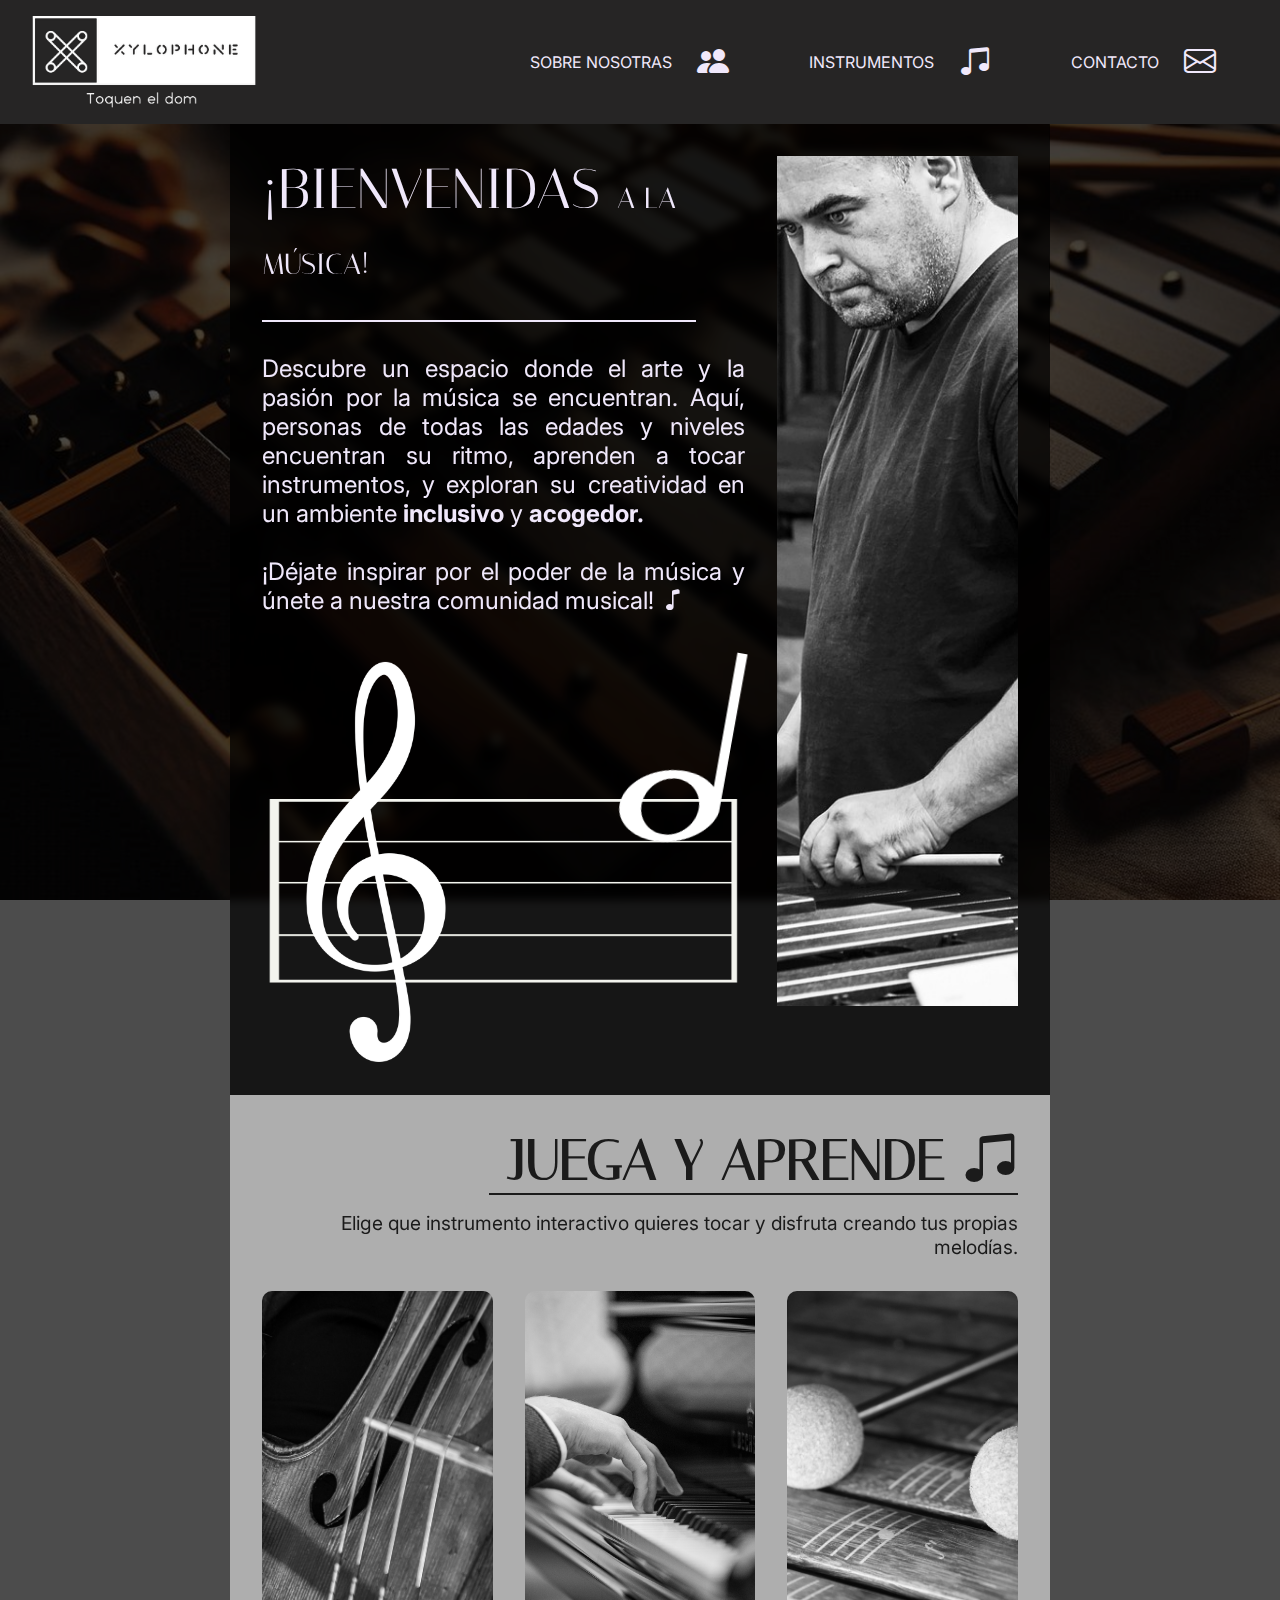
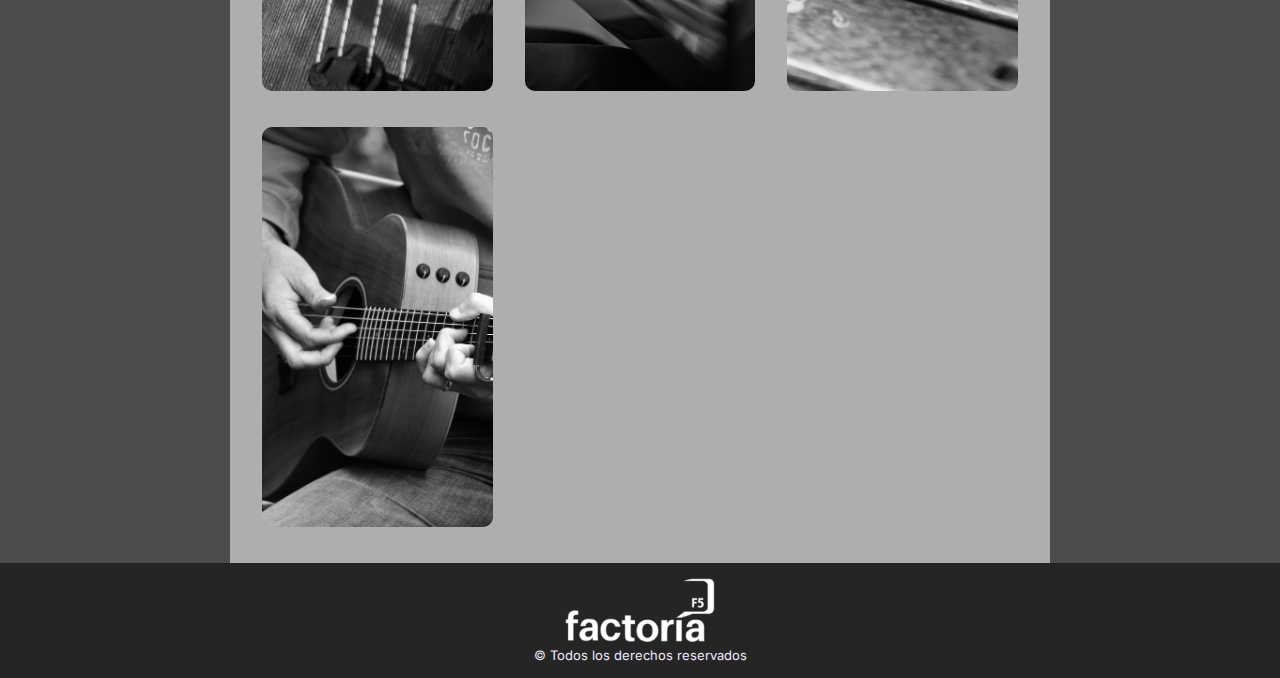
==== commit 58ad0bc4: "Merge" ====
--- a/index.html
+++ b/index.html
@@ -4,7 +4,6 @@
     <meta charset="UTF-8" />
     <meta name="viewport" content="width=device-width, initial-scale=1.0" />
     <title>INICIO</title>
-<<<<<<< HEAD
     <link rel="stylesheet" href="src/css/style.css" />
     <link rel="stylesheet" href="src/css/index.css">
     <link rel="preconnect" href="https://fonts.googleapis.com" />
@@ -14,36 +13,6 @@
       rel="stylesheet"
       href="https://cdn.jsdelivr.net/npm/bootstrap-icons@1.11.3/font/bootstrap-icons.min.css"
     />
-=======
-    <link rel="stylesheet" href="src/css/style.css">
-    <link rel="preconnect" href="https://fonts.googleapis.com">
-    <link rel="preconnect" href="https://fonts.gstatic.com" crossorigin>
-    <link href="https://fonts.googleapis.com/css2?family=Inter:ital,opsz,wght@0,14..32,100..900;1,14..32,100..900&family=Italiana&display=swap" rel="stylesheet"> 
-    <link  rel="stylesheet" href="https://cdn.jsdelivr.net/npm/bootstrap-icons@1.11.3/font/bootstrap-icons.min.css">
-</head>
-<body>
-        <header class="header">
-            <img src="./public/img/logo_xylophone.png" class="logo-pagina header__logo">
-            <button class="header__button header__button--open-menu" id="open"><i class="bi bi-list" id="icon__open"></i></button>
-            <nav class="header__nav"  id="nav">
-                <button class="header__nav__button header__nav__button--close-menu" id="close"><i class="bi bi-x-lg" id="icon__close"></i></button>   
-                    <ul class="header__nav__list">
-                        <li class="header__nav__item"><a class="header__nav__link" href="pages/about-us.html">SOBRE NOSOTRAS <i class="bi bi-people-fill"></i></a></li>
-                        <li class="header__nav__item"><a class="header__nav__link" href="pages/instrument.html">INSTRUMENTOS<i class="bi bi-music-note-beamed"></i></a></li>
-                        <li class="header__nav__item"><a class="header__nav__link" href="pages/contact.html">CONTACTO<i class="bi bi-envelope"></i></a></li>
-                    </ul>
-            </nav>
-        </header>
-            <section class="content">   
-            </section>            
-        <footer class="footer">
-            <img src="./public/img/logo_f5_blanco.png" class="footer__logo">
-            <h3> &copy; Todos los derechos reservados</h3>            
-        </footer> 
-<script src="./src/js/nav-responsive.js"></script>    
-</body>
-</html>
->>>>>>> feature/ted55-about-us
     
   </head>
   <body>
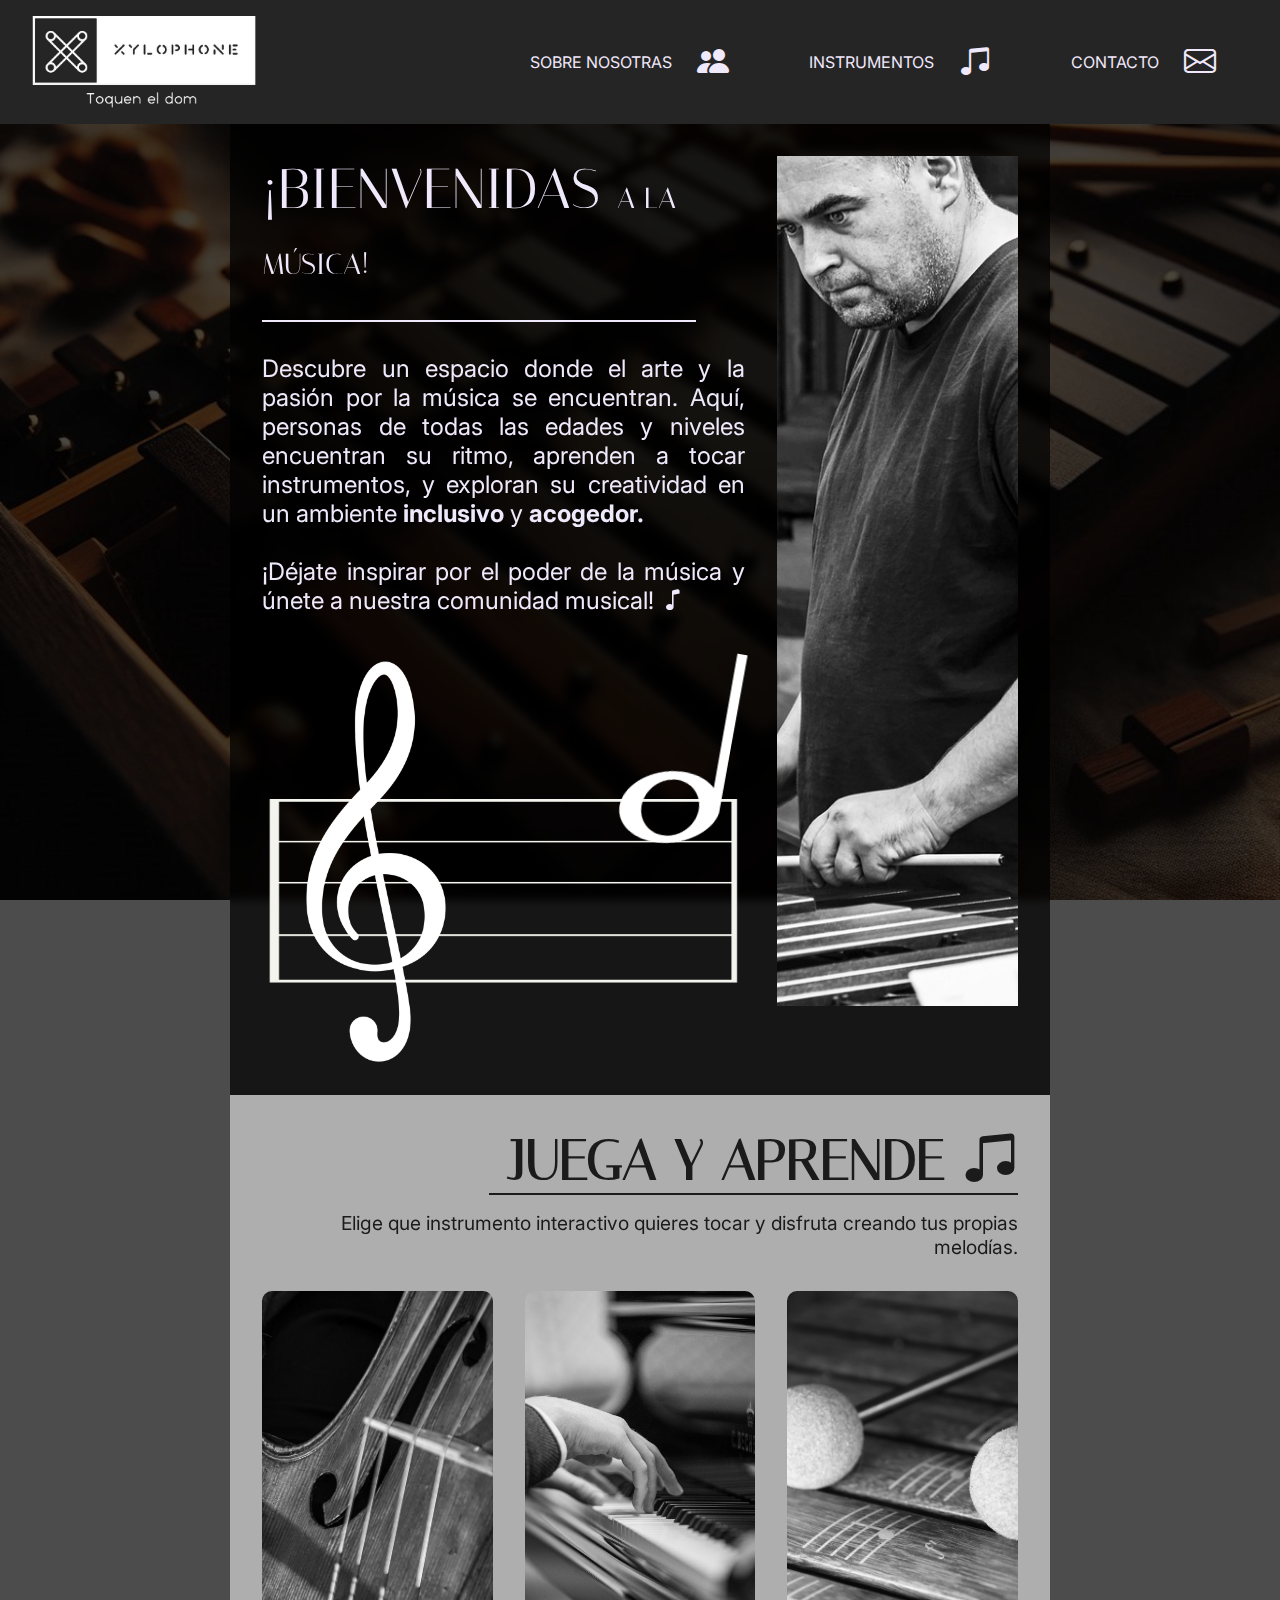
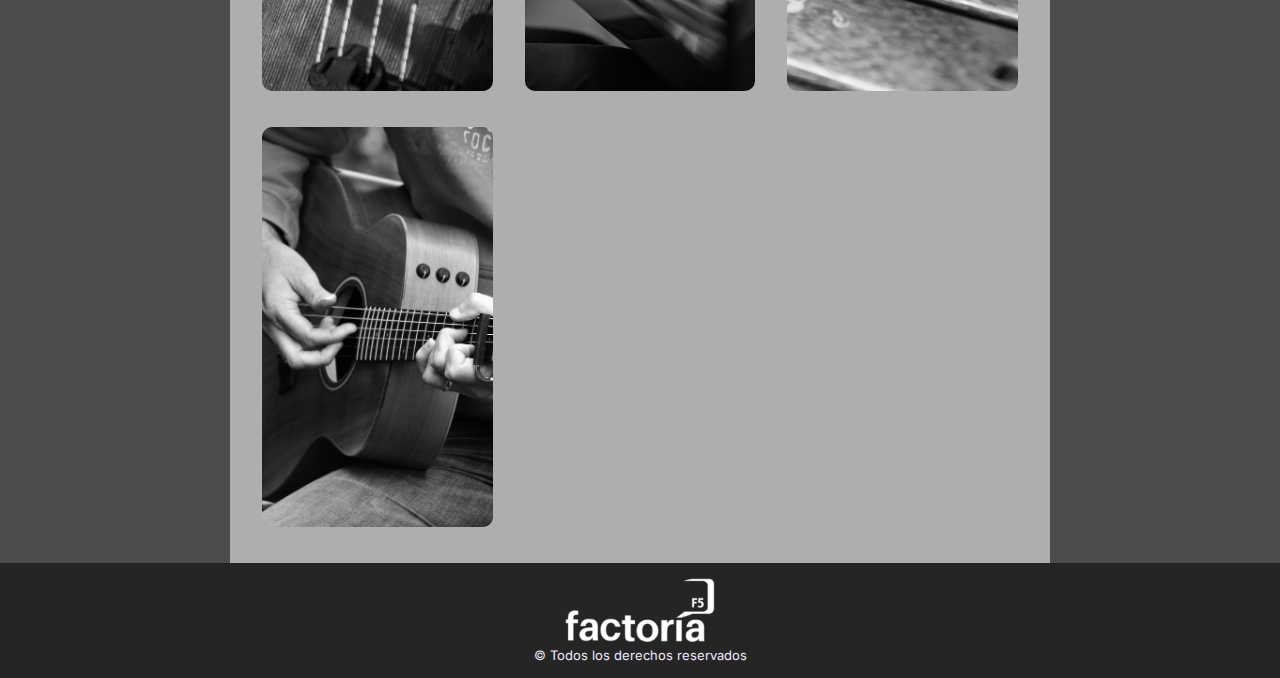
==== commit 4402f76b: "Fixed nav buged, fixed scroll-x and nav links updated" ====
--- a/index.html
+++ b/index.html
@@ -33,7 +33,7 @@
             <a class="header__nav__link" href="pages/about-us.html">SOBRE NOSOTRAS <i class="bi bi-people-fill"></i></a>
           </li>
           <li class="header__nav__item">
-            <a class="header__nav__link" href="#instruments">INSTRUMENTOS<i class="bi bi-music-note-beamed"></i></a>
+            <a class="header__nav__link" href="#instruments" id="nav-instruments">INSTRUMENTOS<i class="bi bi-music-note-beamed"></i></a>
           </li>
           <li class="header__nav__item">
             <a class="header__nav__link" href="pages/contact.html">CONTACTO<i class="bi bi-envelope"></i></a>
--- a/src/css/style.css
+++ b/src/css/style.css
@@ -107,11 +107,11 @@
     font-optical-sizing: auto;
     font-weight: 400;
     font-style: normal;
-    overflow: hidden;
     display: flex;
     flex-direction: column;
     min-height: 100vh;
     background-blend-mode: darken;
+    overflow-x: hidden
 }
 
 /* Solución del bloqueo del scroll, y que cuando se abra el menu dejar la pantala fija.
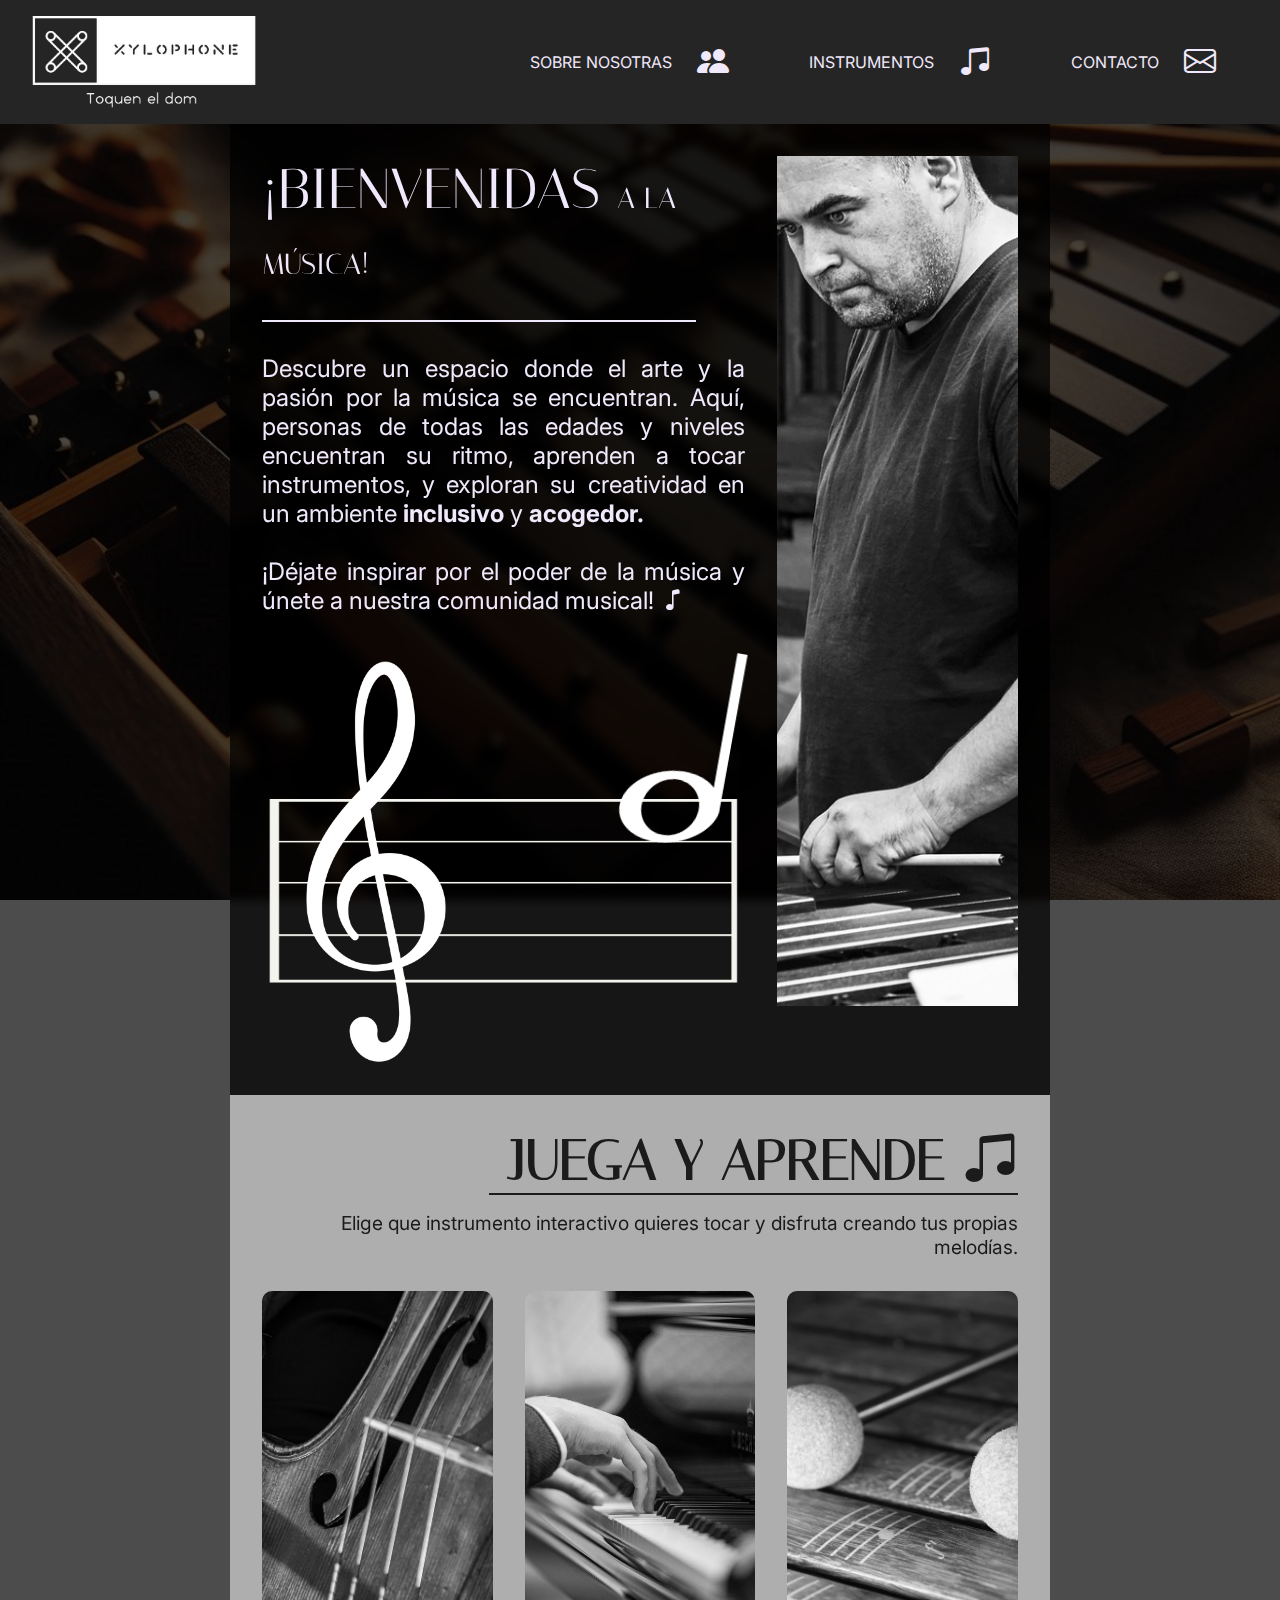
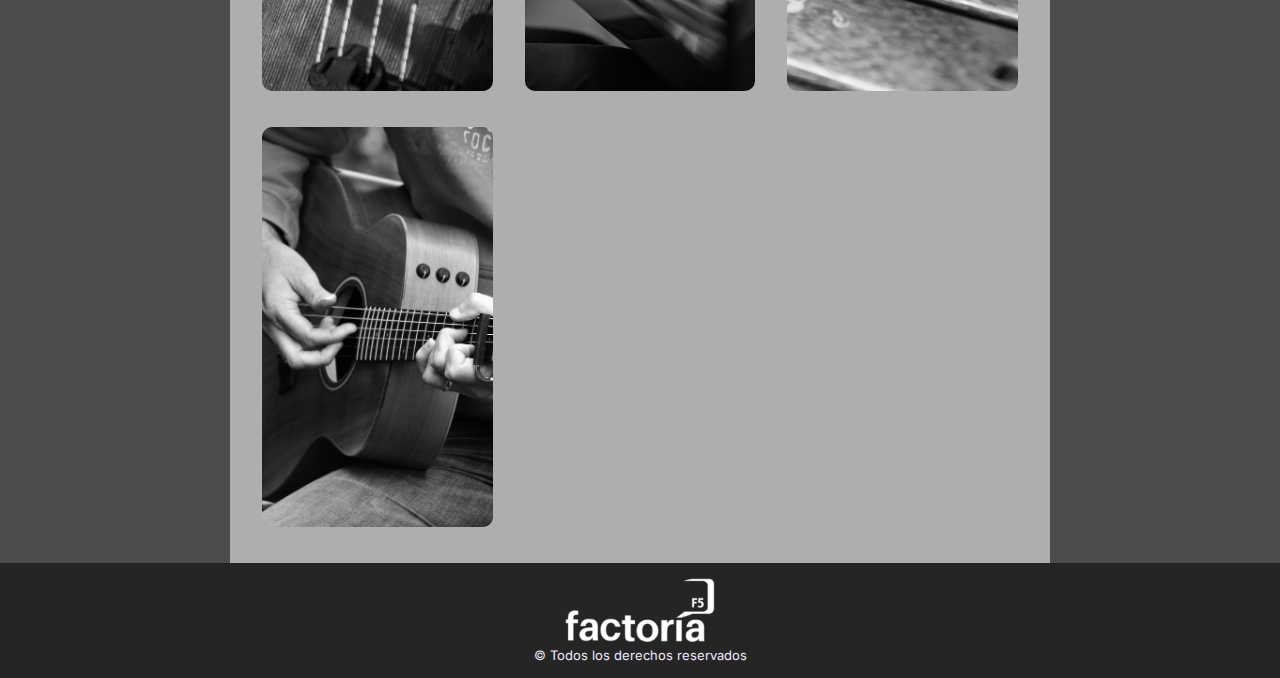
==== commit c32455cd: "Fixed path logo" ====
--- a/index.html
+++ b/index.html
@@ -72,7 +72,7 @@
     </section>
     <script src="./src/js/nav-responsive.js"></script>
     <footer class="footer">
-      <img src="../public/img/logo_f5_blanco.png" class="footer__logo" />
+      <img src="./public/img/logo_f5_blanco.png" class="footer__logo" />
       <p class="footer__text">&copy; Todos los derechos reservados</p>
     </footer>
      <!-- Import GSAP -->
--- a/src/css/style.css
+++ b/src/css/style.css
@@ -31,32 +31,6 @@
     font-style: normal;
 }
 
-/*---------------------variable btn para aplicar al código-AC---------------------------------*/
-.btn {
-    font-size: 20px;
-    margin-left: 45%;
-    width: 8rem;
-    height: 3rem;
-    padding: 0.4rem;
-    margin-top: 1rem;
-    background-color: #DEB581;
-    cursor: pointer;
-    border-radius: 30px;
-    color: black;
-    border: none;
-    transition: all 0.3s ease; 
-    
-  }  
-   
-  /* efecto al hacer clic */
-  .btn:active {
-    background-color: #43331e; 
-    box-shadow: 0 3px 6px rgba(0, 0, 0, 0.7); 
-    transform: translateY(0); 
-    color :white;
-  }
-/*---------------------------------------------------------------------------------------------------*/
-
 .header__nav__link i {
     padding-left: 5px;    
 }
@@ -95,6 +69,7 @@
 
 .header__button--open-menu, .header__nav__button--close-menu {    
      display: none;    
+     cursor: pointer;
 }
 
 body {
@@ -121,6 +96,21 @@
    overflow: hidden;
 }
 
+/* Al meter los iconos se bugea el nav y deja ser respondive,
+esta MQ lo soluciona - AMCA */
+@media screen and (min-width: 801px) and (max-width: 950px){
+    .header__nav__list{
+        gap: .1rem; 
+    }
+
+    /* !important es porque sino me cogía el font-size por defecto,
+    no lo useais si no es ESTRICTAMENTE necesario,
+    NO es buena práctica - AMCA*/
+    .header__nav__link{
+        font-size: .8rem !important;
+    }
+}
+
 @media only screen and (min-width: 576px) and (max-width: 800px){
 
     :root {
@@ -136,8 +126,7 @@
         margin-bottom: 1rem;          
         border: 0;  
         color: var(--txt-light);
-        background-color: transparent;   
-        
+        background-color: transparent;           
     }
 
     #icon__open {
